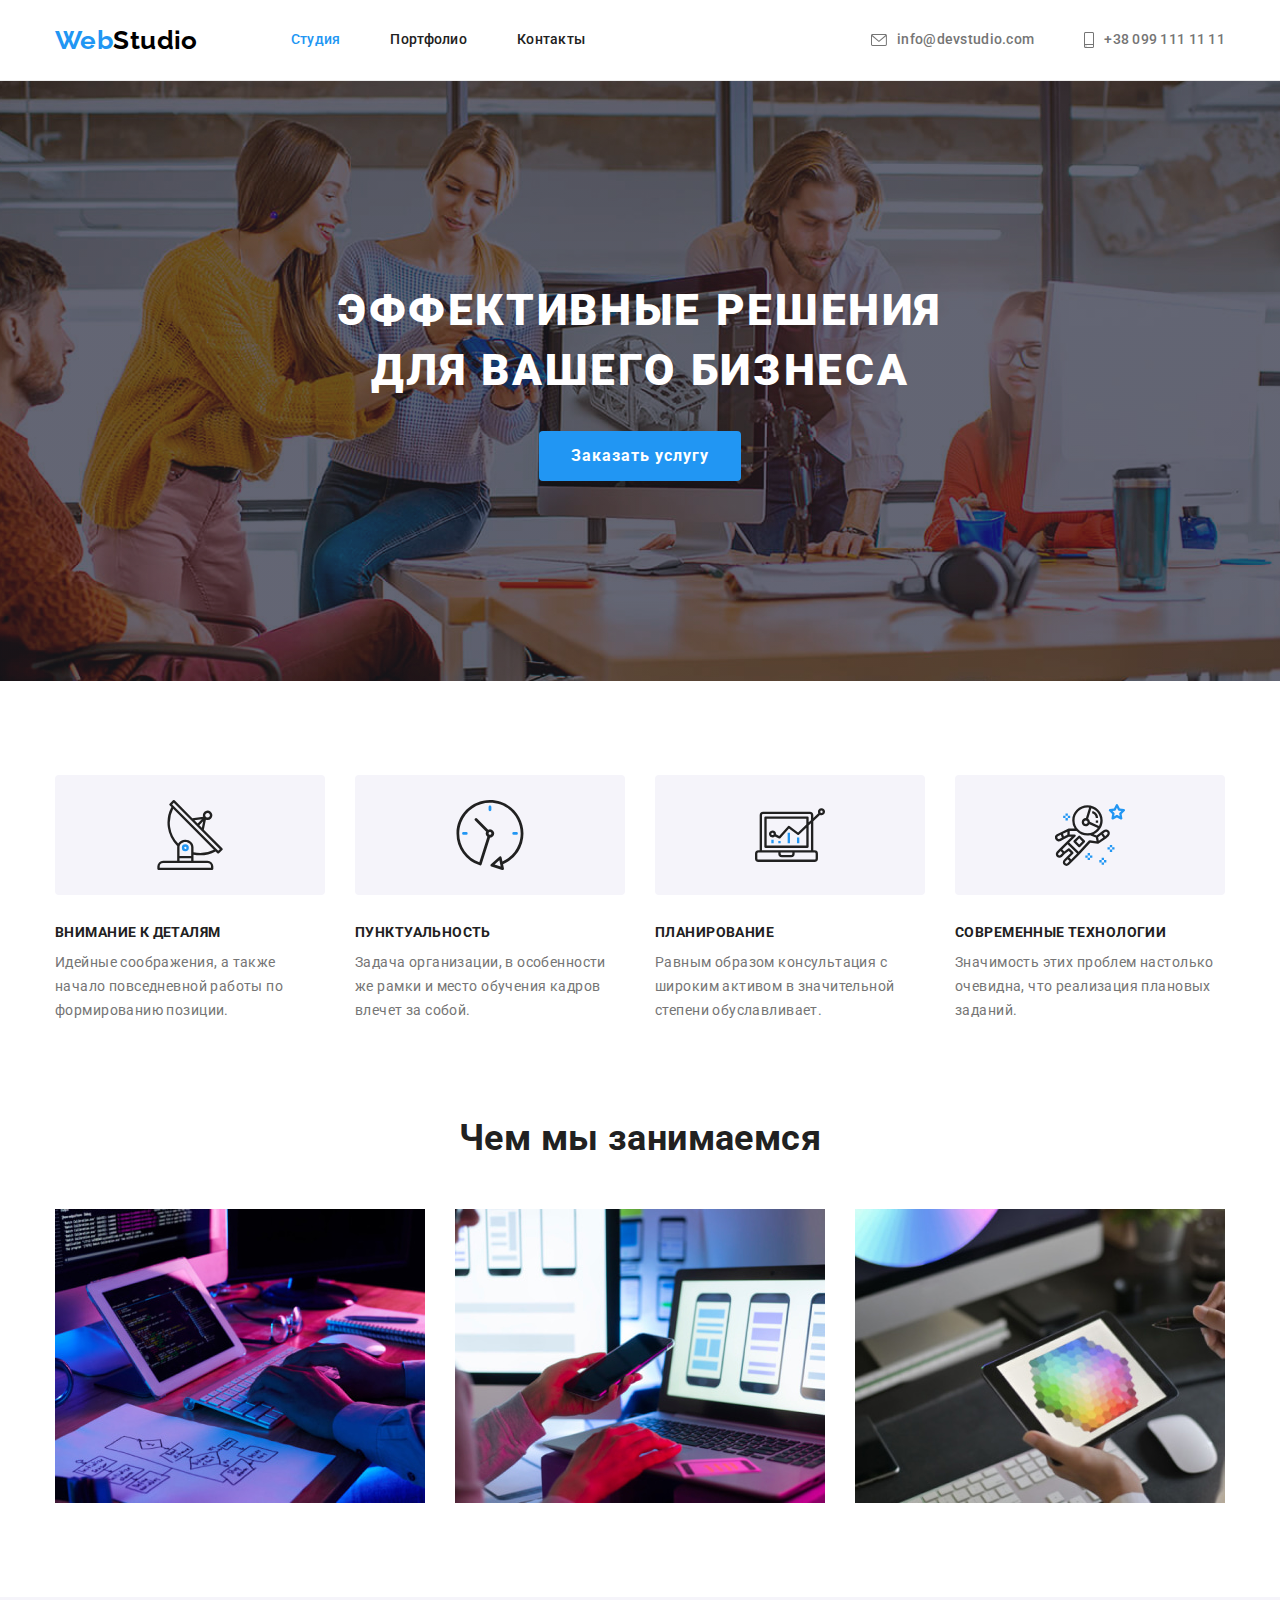
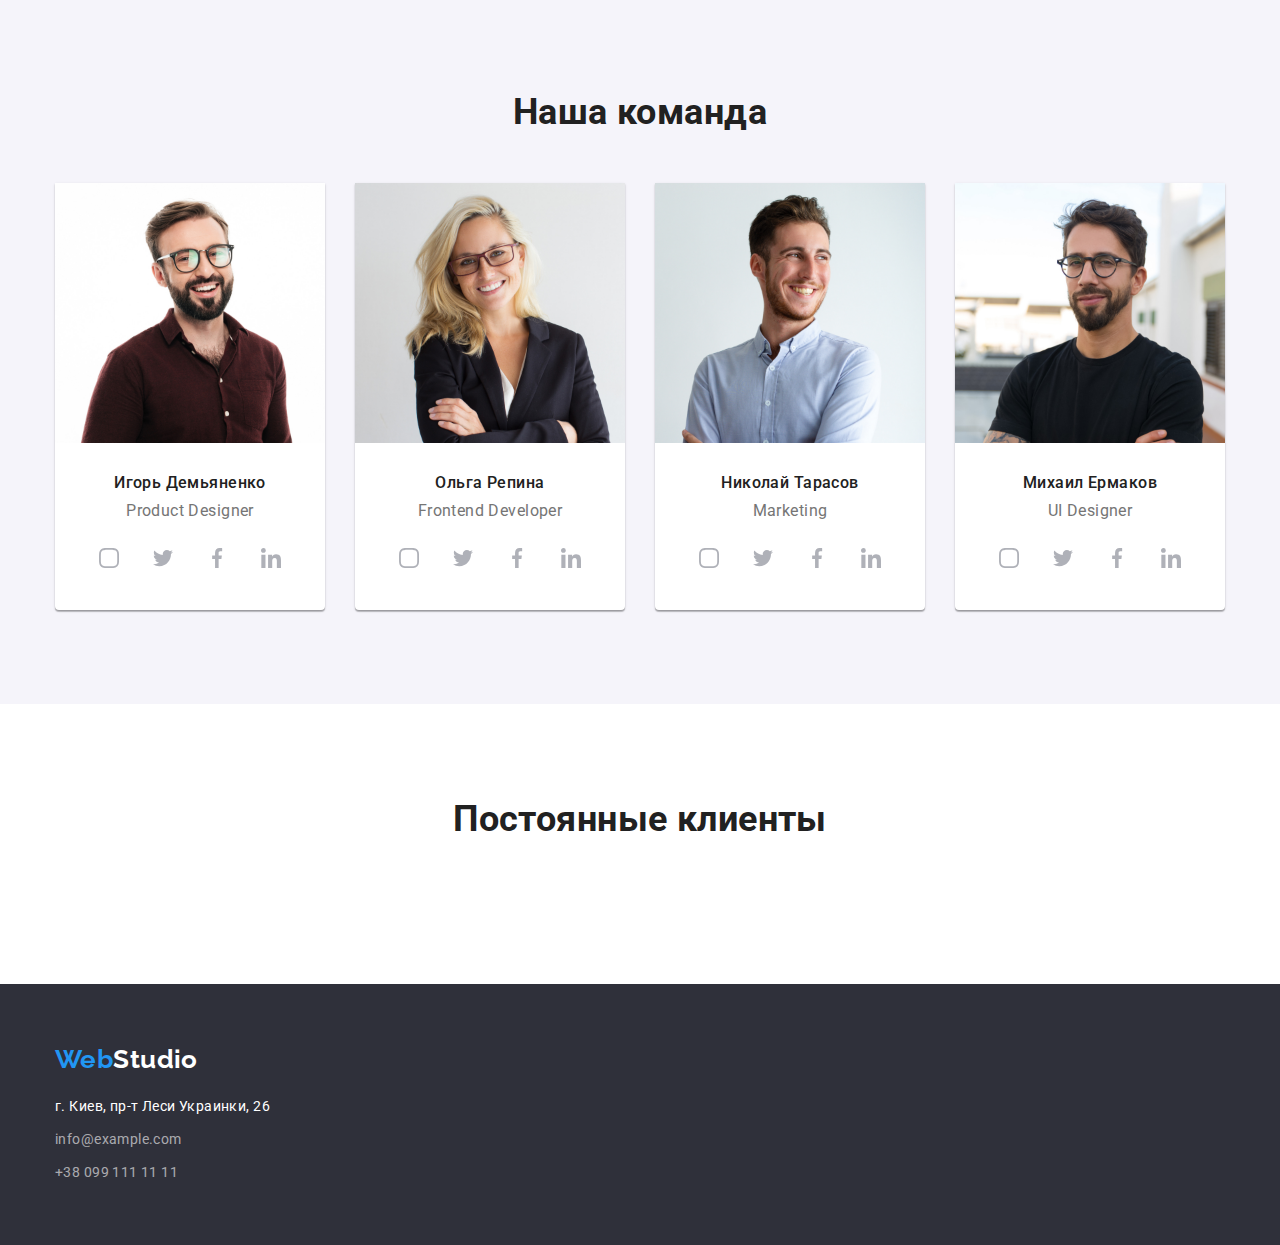
==== index.html @ aced0f1f "Додав іконки соцмереж" ====
<!DOCTYPE html>
<html lang="ru">
  <head>
    <meta charset="UTF-8" />
    <meta http-equiv="X-UA-Compatible" content="IE=edge" />
    <meta name="viewport" content="width=device-width, initial-scale=1.0" />
    <title>Главная</title>
    <link
      href="https://fonts.googleapis.com/css2?family=Raleway:wght@700&family=Roboto:wght@400;500;700;900&display=swap"
      rel="stylesheet"
    />
    <link
      rel="stylesheet"
      href="https://cdnjs.cloudflare.com/ajax/libs/modern-normalize/1.1.0/modern-normalize.min.css"
    />
    <link rel="stylesheet" href="./css/styles.css" />
  </head>
  <body>
    <!--Верхняя линия-->
    <header class="header">
      <div class="container">
        <nav class="nav">
          <a href="./index.html" class="logo"
            >Web<span class="logo-studio">Studio</span></a
          >
          <ul class="site-nav list">
            <li class="nav-item">
              <a href="./index.html" class="link current">Студия</a>
            </li>
            <li class="nav-item">
              <a href="./portfolio.html" class="link">Портфолио</a>
            </li>
            <li class="nav-item"><a href="" class="link">Контакты</a></li>
          </ul>
        </nav>
        <ul class="adress-nav list">
          <li class="adress-nav-list">
            <svg class="soc-icons nav" width="16" height="12">
              <use href="./images/icons.svg#envelope"></use>
            </svg>
            <a href="mailto:info@devstudio.com" class="link"
              >info@devstudio.com</a
            >
          </li>
          <li class="adress-nav-list">
            <svg class="soc-icons nav" width="10" height="16">
              <use href="./images/icons.svg#smartphone"></use>
            </svg>
            <a href="tel:+380991111111" class="link">+38 099 111 11 11</a>
          </li>
        </ul>
      </div>
    </header>
    <!--Hero-->
    <main class="main">
      <section class="hero">
        <div class="overlay">
          <div class="container">
            <h1 class="hero-title">
              ЭФФЕКТИВНЫЕ РЕШЕНИЯ <br />
              ДЛЯ ВАШЕГО БИЗНЕСА
            </h1>
            <button class="hero-button" type="button">Заказать услугу</button>
          </div>
        </div>
      </section>
      <!--Особенности-->
      <section class="section">
        <div class="container">
          <h2 class="visually-hidden">Особенности</h2>
          <ul class="futuries list">
            <li class="item">
              <div class="futuries-icon">
                <svg class="fut-icon" width="70" height="70">
                  <use href="./images/icons.svg#antenna-1"></use>
                </svg>
              </div>
              <h3 class="futuries-title">ВНИМАНИЕ К ДЕТАЛЯМ</h3>
              <p class="futuries-title-p">
                Идейные соображения, а также начало повседневной работы по
                формированию позиции.
              </p>
            </li>
            <li class="item">
              <div class="futuries-icon">
                <svg class="fut-icon" width="70" height="70">
                  <use href="./images/icons.svg#clock-1"></use>
                </svg>
              </div>
              <h3 class="futuries-title">ПУНКТУАЛЬНОСТЬ</h3>
              <p class="futuries-title-p">
                Задача организации, в особенности же рамки и место обучения
                кадров влечет за собой.
              </p>
            </li>
            <li class="item">
              <div class="futuries-icon">
                <svg class="fut-icon" width="70" height="70">
                  <use href="./images/icons.svg#diagram-1"></use>
                </svg>
              </div>
              <h3 class="futuries-title">ПЛАНИРОВАНИЕ</h3>
              <p class="futuries-title-p">
                Равным образом консультация с широким активом в значительной
                степени обуславливает.
              </p>
            </li>
            <li class="item">
              <div class="futuries-icon">
                <svg class="fut-icon" width="70" height="70">
                  <use href="./images/icons.svg#astronaut-1"></use>
                </svg>
              </div>
              <h3 class="futuries-title">СОВРЕМЕННЫЕ ТЕХНОЛОГИИ</h3>
              <p class="futuries-title-p">
                Значимость этих проблем настолько очевидна, что реализация
                плановых заданий.
              </p>
            </li>
          </ul>
        </div>
      </section>
      <!--Чем мы занимаемся-->
      <section class="section study">
        <div class="container">
          <h2 class="section-title">Чем мы занимаемся</h2>
          <ul class="study list">
            <li class="study-item">
              <img
                src="./images/box1.jpg"
                height="294"
                width="370"
                alt="box1"
              />
            </li>
            <li class="study-item">
              <img
                src="./images/box2.jpg"
                height="294"
                width="370"
                alt="box2"
              />
            </li>
            <li class="study-item">
              <img
                src="./images/box3.jpg"
                height="294"
                width="370"
                alt="box3"
              />
            </li>
          </ul>
        </div>
      </section>
      <!--Наша команда-->
      <section class="section team">
        <div class="container">
          <h2 class="section-title">Наша команда</h2>
          <ul class="team list">
            <li class="team-list">
              <img
                src="./images/teamcard1.jpg"
                height="260"
                width="270"
                alt="teamcard1"
              />
              <div class="team-disc">
                <h3 class="team-title">Игорь Демьяненко</h3>
                <p lang="en" class="team-descrip">Product Designer</p>
                <ul class="team-icons">
                  <li class="btn-icon">
                    <a href="" class="button-social"
                      ><svg class="soc-icons" width="20" height="20">
                        <use href="./images/icons.svg#instagram"></use></svg
                    ></a>
                  </li>
                  <li class="btn-icon">
                    <a href="" class="button-social"
                      ><svg class="soc-icons" width="20" height="20">
                        <use href="./images/icons.svg#twitter"></use></svg
                    ></a>
                  </li>
                  <li class="btn-icon">
                    <a href="" class="button-social"
                      ><svg class="soc-icons" width="20" height="20">
                        <use href="./images/icons.svg#facebook"></use></svg
                    ></a>
                  </li>
                  <li class="btn-icon">
                    <a href="" class="button-social"
                      ><svg class="soc-icons" width="20" height="20">
                        <use href="./images/icons.svg#linkedin"></use></svg
                    ></a>
                  </li>
                </ul>
              </div>
            </li>
            <li class="team-list">
              <img
                src="./images/teamcard2.jpg"
                height="260"
                width="270"
                alt="teamcard2"
              />
              <div class="team-disc">
                <h3 class="team-title">Ольга Репина</h3>
                <p lang="en" class="team-descrip">Frontend Developer</p>
                <ul class="team-icons">
                  <li class="btn-icon">
                    <a href="" class="button-social"
                      ><svg class="soc-icons" width="20" height="20">
                        <use href="./images/icons.svg#instagram"></use></svg
                    ></a>
                  </li>
                  <li class="btn-icon">
                    <a href="" class="button-social"
                      ><svg class="soc-icons" width="20" height="20">
                        <use href="./images/icons.svg#twitter"></use></svg
                    ></a>
                  </li>
                  <li class="btn-icon">
                    <a href="" class="button-social"
                      ><svg class="soc-icons" width="20" height="20">
                        <use href="./images/icons.svg#facebook"></use></svg
                    ></a>
                  </li>
                  <li class="btn-icon">
                    <a href="" class="button-social"
                      ><svg class="soc-icons" width="20" height="20">
                        <use href="./images/icons.svg#linkedin"></use></svg
                    ></a>
                  </li>
                </ul>
              </div>
            </li>
            <li class="team-list">
              <img
                src="./images/teamcard3.jpg"
                height="260"
                width="270"
                alt="teamcard3"
              />
              <div class="team-disc">
                <h3 class="team-title">Николай Тарасов</h3>
                <p lang="en" class="team-descrip">Marketing</p>
                <ul class="team-icons">
                  <li class="btn-icon">
                    <a href="" class="button-social"
                      ><svg class="soc-icons" width="20" height="20">
                        <use href="./images/icons.svg#instagram"></use></svg
                    ></a>
                  </li>
                  <li class="btn-icon">
                    <a href="" class="button-social"
                      ><svg class="soc-icons" width="20" height="20">
                        <use href="./images/icons.svg#twitter"></use></svg
                    ></a>
                  </li>
                  <li class="btn-icon">
                    <a href="" class="button-social"
                      ><svg class="soc-icons" width="20" height="20">
                        <use href="./images/icons.svg#facebook"></use></svg
                    ></a>
                  </li>
                  <li class="btn-icon">
                    <a href="" class="button-social"
                      ><svg class="soc-icons" width="20" height="20">
                        <use href="./images/icons.svg#linkedin"></use></svg
                    ></a>
                  </li>
                </ul>
              </div>
            </li>
            <li class="team-list">
              <img
                src="./images/teamcard4.jpg"
                height="260"
                width="270"
                alt="teamcard4"
              />
              <div class="team-disc">
                <h3 class="team-title">Михаил Ермаков</h3>
                <p lang="en" class="team-descrip">UI Designer</p>
                <ul class="team-icons">
                  <li class="btn-icon">
                    <a href="" class="button-social"
                      ><svg class="soc-icons" width="20" height="20">
                        <use href="./images/icons.svg#instagram"></use></svg
                    ></a>
                  </li>
                  <li class="btn-icon">
                    <a href="" class="button-social"
                      ><svg class="soc-icons" width="20" height="20">
                        <use href="./images/icons.svg#twitter"></use></svg
                    ></a>
                  </li>
                  <li class="btn-icon">
                    <a href="" class="button-social"
                      ><svg class="soc-icons" width="20" height="20">
                        <use href="./images/icons.svg#facebook"></use></svg
                    ></a>
                  </li>
                  <li class="btn-icon">
                    <a href="" class="button-social"
                      ><svg class="soc-icons" width="20" height="20">
                        <use href="./images/icons.svg#linkedin"></use></svg
                    ></a>
                  </li>
                </ul>
              </div>
            </li>
          </ul>
        </div>
      </section>
      <section class="section clients">
        <div class="container">
          <h2 class="section-title">Постоянные клиенты</h2>
          <ul class="clients list">
            <li class="clients-list">
              <a href="" class="clients-item"
                ><img src="./images/Logo1.svg" alt="" class="info"
              /></a>
            </li>
            <li class="clients-list">
              <a href="" class="clients-item"
                ><img src="./images/Logo2.svg" alt="" class="info"
              /></a>
            </li>
            <li class="clients-list">
              <a href="" class="clients-item"
                ><img src="./images/Logo3.svg" alt="" class="info"
              /></a>
            </li>
            <li class="clients-list">
              <a href="" class="clients-item"
                ><img src="./images/Logo4.svg" alt="" class="info"
              /></a>
            </li>
            <li class="clients-list">
              <a href="" class="clients-item"
                ><img src="./images/Logo5.svg" alt="" class="info"
              /></a>
            </li>
            <li class="clients-list">
              <a href="" class="clients-item"
                ><img src="./images/Logo6.svg" alt="" class="info"
              /></a>
            </li>
          </ul>
        </div>
      </section>
    </main>
    <!-er-->
    <footer class="footer">
      <div class="container">
        <a href="./index.html" class="logo"
          >Web<span class="logo-studio">Studio</span></a
        >
        <address class="footer-adress">
          г. Киев, пр-т Леси Украинки, 26
          <ul class="footer-info list">
            <li class="footer-adress-item">
              <a href="mailto:info@example.com" class="link"
                >info@example.com</a
              >
            </li>
            <li class="footer-adress-item">
              <a href="tel:+380991111111" class="link">+38 099 111 11 11</a>
            </li>
          </ul>
        </address>
      </div>
    </footer>
  </body>
</html>
---- css/styles.css ----
/* Описание Студия */

:root {
  --main-text-color: #212121;
  --acent-color: #757575;
  --primary-white-color: #ffffff;
  --button-color: #2196f3;
  --background-color: #2f303a;
  --background-button: #f5f4fa;
  --background: #188ce8;
  --color-logo: #000000;

  --icons-color: #afb1b8;
  --icons-foot: rgba(255, 255, 255, 0.1);

  --padding-section: 94px;
  --basic-margin: 30px;
}

body {
  font-family: Roboto, sans-serif;
  font-style: 400;
  font-size: 14px;
  font-weight: 400;
  letter-spacing: 0.03em;
  background-color: var(--primary-white-color);
  color: var(--main-text-color);
  justify-content: center;
}

.container {
  width: 1200px;
  margin: 0 auto;
  padding: 0 15px;
}

h1,
h2,
h3,
h4,
p,
ul {
  margin: 0;
}

img {
  display: block;
  max-width: 100%;
}

.list {
  list-style: none;
  padding: 0;
  margin: 0;
}

.link {
  text-decoration: none;
}

/* Logo */

.logo {
  font-family: Raleway, sans-serif;
  font-style: 400;
  font-weight: 700;
  font-size: 26px;
  line-height: 1.19;
  text-decoration: none;
  color: var(--button-color);
  display: flex;
  align-items: center;
}

.logo-studio {
  color: var(--color-logo);
}

/* Header */

.header {
  border-bottom: 1px solid #ececec;
}
.header .container {
  display: flex;
  align-items: center;
}
.nav {
  display: flex;
  flex-wrap: wrap;
  align-content: center;
}

.site-nav {
  font-weight: 500;
  font-size: 14px;
  line-height: 1.14;
  letter-spacing: 0.02em;
  justify-content: center;
  align-items: center;
  display: flex;
  margin-left: 93px;
}

.site-nav .link {
  color: var(--main-text-color);
}

.site-nav .link:hover,
.site-nav .link:focus {
  color: var(--button-color);
}

.site-nav .link.current {
  color: var(--button-color);
}

.nav-item {
  margin-right: 50px;
}

.nav-item > .link {
  display: block;
  padding: 32px 0;
}

.nav-item:last-child {
  margin-right: 0;
}

.adress-nav {
  font-weight: 500;
  font-size: 14px;
  line-height: 1.14;
  letter-spacing: 0.02em;
  margin-left: auto;
  display: flex;
}
.adress-nav-list {
  display: flex;
  align-items: center;
  justify-content: center;
  margin-left: 50px;
}
.adress-nav-list:hover,
.adress-nav-list:focus {
  color: var(--button-color);
}

.adress-nav-list:first-child {
  margin-left: 0;
}

.adress-nav .link {
  color: var(--acent-color);
}

.link:hover,
.link:focus {
  color: var(--button-color);
}

.adress-nav .link.current {
  color: var(--button-color);
}

.soc-icons.nav {
  margin-right: 10px;
  color: var(--acent-color);
}

/* .nav-envelope,
.nav-tel {
  display: inline-flex;
  margin-right: 10px;
  color: var(--acent-color);
  cursor: pointer;
} */

.soc-icons.nav:hover,
.soc-icons.nav:focus {
  color: var(--button-color);
}

/* Hero */

.overlay {
  max-width: 1600px;
  height: 600px;
  margin-left: auto;
  margin-right: auto;
  background-image: linear-gradient(
      to right,
      rgba(47, 48, 58, 0.4),
      rgba(47, 48, 58, 0.4)
    ),
    url("..//images/hero-bg.jpg");
  background-repeat: no-repeat;
  background-position: center;
  background-size: cover;
  padding-top: 200px;
  padding-bottom: 200px;
}

.hero {
  background-color: var(--background-color);
}

.hero-title {
  font-weight: 900;
  font-size: 44px;
  line-height: 1.36;
  text-align: center;
  letter-spacing: 0.06em;
  text-transform: uppercase;
  color: var(--primary-white-color);
  margin-bottom: var(--basic-margin);
}

.hero-button {
  cursor: pointer;
  font-weight: 700;
  font-size: 16px;
  line-height: 1.87;
  text-align: center;
  letter-spacing: 0.06em;
  /* box-shadow: 0px 4px 4px rgba(0, 0, 0, 0.15); */
  border: 0;
  border-radius: 4px;
  color: var(--primary-white-color);
  background-color: var(--button-color);
  display: block;
  padding: 10px 32px;
  margin-left: auto;
  margin-right: auto;
}
.hero-button:hover,
.hero-button:focus {
  color: var(--primary-white-color);
  background-color: var(--background);
}

/* Секции и абзацы*/
.section {
  padding: var(--padding-section) 0;
}

.section-title {
  color: var(--main-text-color);
  font-weight: 700;
  font-size: 36px;
  line-height: 1.17;
  text-align: center;
  margin-bottom: 50px;
}

/* Особенности */

.visually-hidden {
  position: absolute;
  width: 1px;
  height: 1px;
  margin: -1px;
  border: 0;
  padding: 0;
  white-space: nowrap;
  clip-path: inset(100%);
  clip: rect(0 0 0 0);
  overflow: hidden;
}

.futuries {
  display: flex;
}

.futuries.section {
  padding-bottom: 0;
}

.futuries > .item {
  flex-basis: calc(100% / 4);
  margin-left: var(--basic-margin);
}
.futuries-icon {
  display: flex;
  justify-content: center;
  align-items: center;
  background-color: var(--background-button);
  width: 270px;
  height: 120px;
  border-radius: 4px;
  margin-bottom: 30px;
}

.item:first-child {
  margin-left: 0;
}

.futuries-title {
  font-weight: 700;
  font-size: 14px;
  line-height: 1.14;
  text-transform: uppercase;
  margin-bottom: 10px;
}

.futuries-title-p {
  font-size: 14px;
  line-height: 1.71;
  color: var(--acent-color);
}

/* Чем мы занимаемся*/

.study {
  display: flex;
  flex-wrap: wrap;
}

.study-item {
  margin-right: var(--basic-margin);
}

.study-item:last-child {
  margin-right: 0;
}

.section.study {
  padding-top: 0;
}

/* Team section */

.team {
  display: flex;
  flex-wrap: wrap;
  flex-basis: calc(100% / 4 - 90px);
}

.section.team {
  background-color: var(--background-button);

  margin-left: auto;
  margin-right: auto;
  justify-content: center;
}

.team-list {
  text-align: center;
  width: 270px;
  background-color: var(--primary-white-color);
  box-shadow: 0px 1px 3px rgba(0, 0, 0, 0.12), 0px 1px 1px rgba(0, 0, 0, 0.14),
    0px 2px 1px rgba(0, 0, 0, 0.2);
  border-radius: 0px 0px 4px 4px;
  margin-left: var(--basic-margin);
}
.team-list:first-child {
  margin-left: 0;
}
.team-disc {
  padding: var(--basic-margin) 0;
}

.team-list .team-title {
  font-weight: 500;
  font-size: 16px;
  line-height: 1.19;
  justify-content: center;
  margin-bottom: 10px;
}

.team-descrip {
  font-size: 16px;
  line-height: 1.14;
  color: var(--acent-color);
  justify-content: center;
}

.team-icons {
  display: flex;
  list-style: none;
  padding: 0 32px;
  justify-content: center;
  align-items: center;
  cursor: pointer;
  margin-top: 16px;
}

.btn-icon:not(:last-child) {
  margin-right: 10px;
}

.button-social {
  display: flex;
  justify-content: center;
  align-items: center;
  width: 44px;
  height: 44px;
  border-radius: 50%;
  padding: 0;
  color: var(--icons-color);
}

.button-social:hover,
.button-social:focus {
  color: var(--primary-white-color);
  background-color: var(--button-color);
}

.soc-icons {
  fill: currentColor;
}

/* Footer */

.footer {
  color: var(--primary-white-color);
  background-color: var(--background-color);
  margin-left: auto;
  margin-right: auto;
  padding: 60px 0;
}

.footer-adress {
  line-height: 1.71;
  font-style: normal;
  color: var(--primary-white-color);
  background-color: var(--background-color);
  margin-top: 20px;
}

.footer-info {
  margin-top: 9px;
}

.footer-adress-item:last-child {
  margin-top: 9px;
}

.footer-adress .link {
  color: rgba(255, 255, 255, 0.6);
}
.footer .logo-studio {
  color: var(--primary-white-color);
}

.adress-nav .link {
  color: var(--acent-color);
}

.link:hover,
.link:focus {
  color: var(--button-color);
}

.adress-nav .link.current {
  color: var(--button-color);
}

/* Section clients */
.clients.list {
  display: flex;
  justify-content: center;
  margin-left: 30px;
}

/* Описание для Портфолио */

/* Section project */

.project {
  font-weight: 500;
  font-size: 16px;
  line-height: 1.62;
  margin: 0 auto;
  display: flex;
  justify-content: center;
  margin-bottom: 50px;
}
.btn {
  margin-right: 8px;
}

.btn:last-child {
  margin-right: 0;
}

.button {
  font-family: Roboto;
  font-style: 400;
  font-weight: 500;
  font-size: 16px;
  line-height: 1.63;
  text-align: center;
  letter-spacing: 0.03em;
  background-color: var(--background-button);
  border-radius: 4px;
  border: var(--background-button);
  padding: 6px 22px;
}

.button:last-child {
}

.project .button:active {
  color: var(--primary-white-color);
  background-color: var(--button-color);
}

.project .button:hover,
.project .button:focus {
  color: var(--primary-white-color);
  background-color: var(--button-color);
}

.section-project .link {
  color: var(--main-text-color);
}

.section-project {
  display: flex;
  flex-wrap: wrap;
  margin-left: calc(-1 * var(--basic-margin));
  margin-top: calc(-1 * var(--basic-margin));
}

.project-title {
  font-weight: 700;
  font-size: 18px;
  line-height: 2;
  letter-spacing: 0.06em;
  margin-bottom: 4px;
}

.card-info {
  padding: 20px 24px;
  border-left: 1px solid #eeeeee;
  border-right: 1px solid #eeeeee;
  border-bottom: 1px solid #eeeeee;
}

.project-descrip {
  font-size: 16px;
  line-height: 1.87;
  color: var(--acent-color);
}

.project-tehno,
.project-poster,
.project-seafood,
.project-prime,
.project-boxes,
.project-borders,
.project-limit,
.project-lab,
.project-business {
  flex-basis: calc(100% / 3 - var(--basic-margin));
  margin-left: var(--basic-margin);
  margin-top: var(--basic-margin);
}
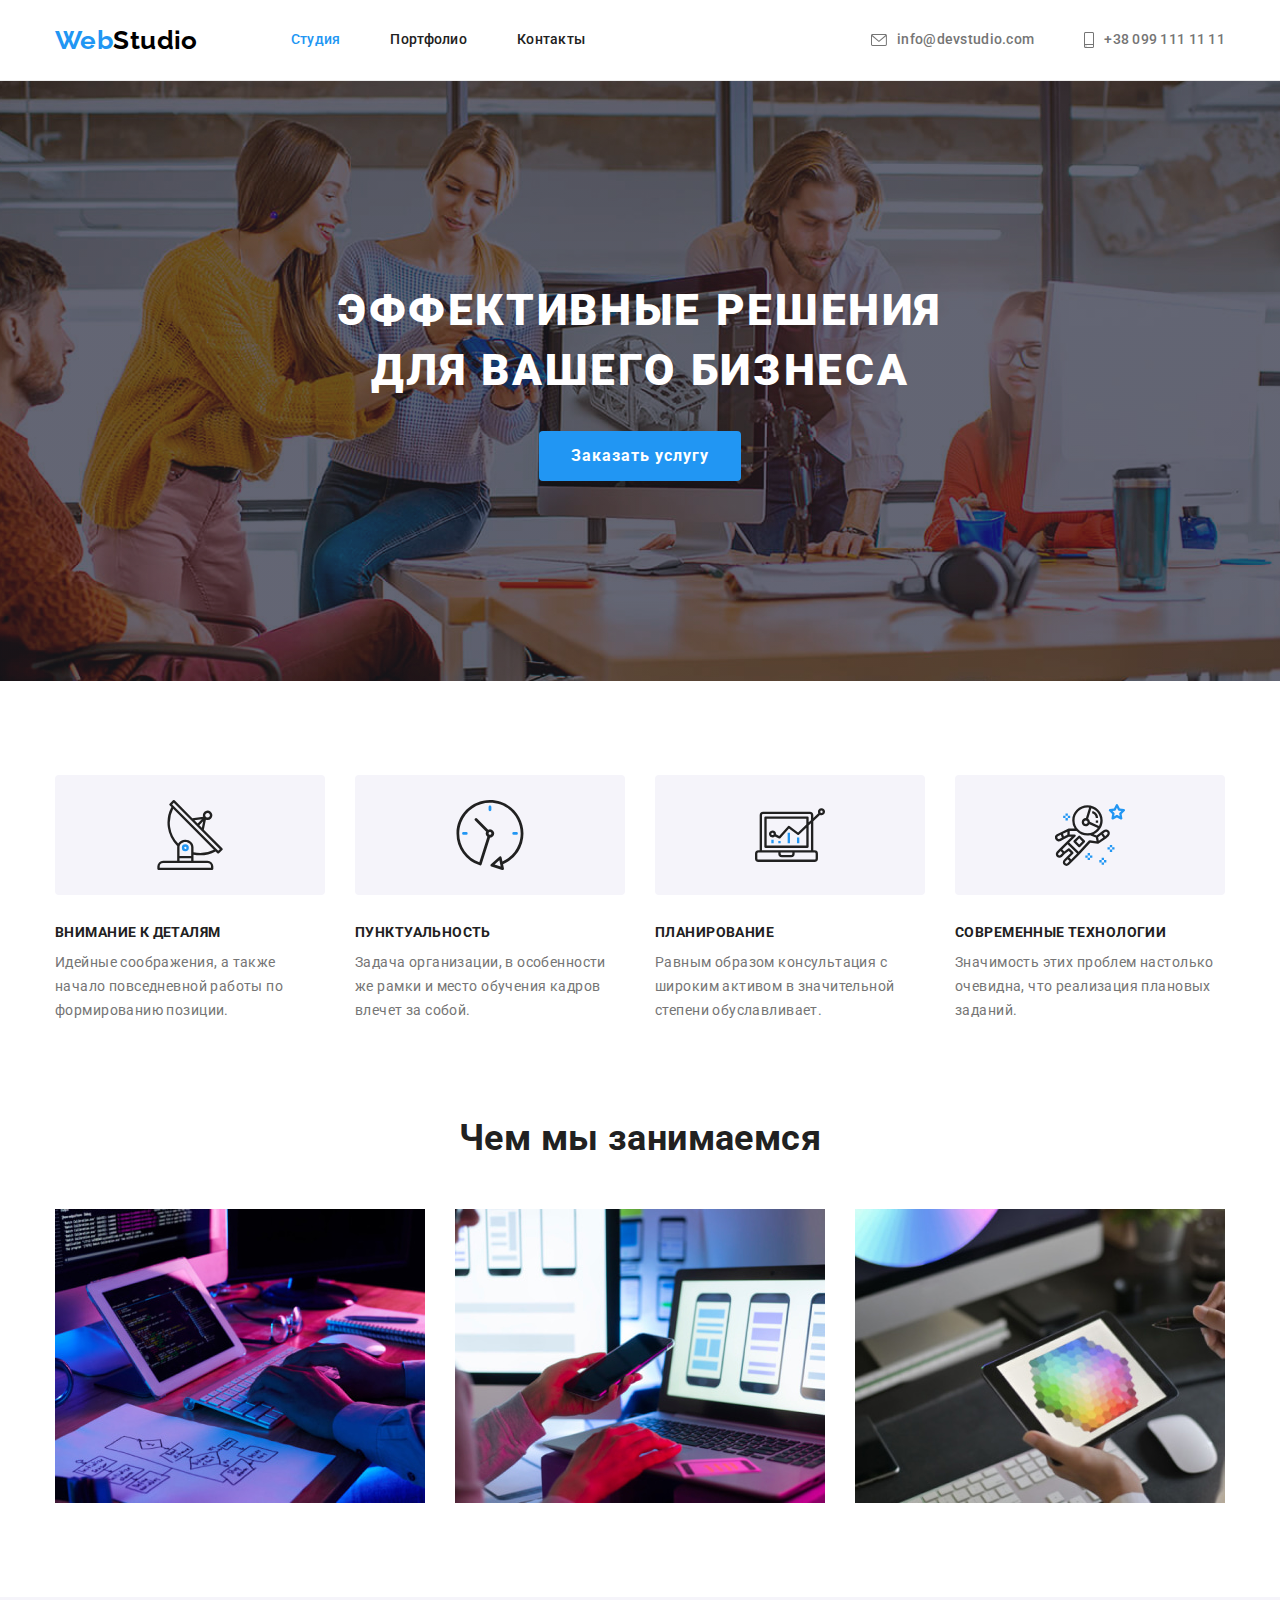
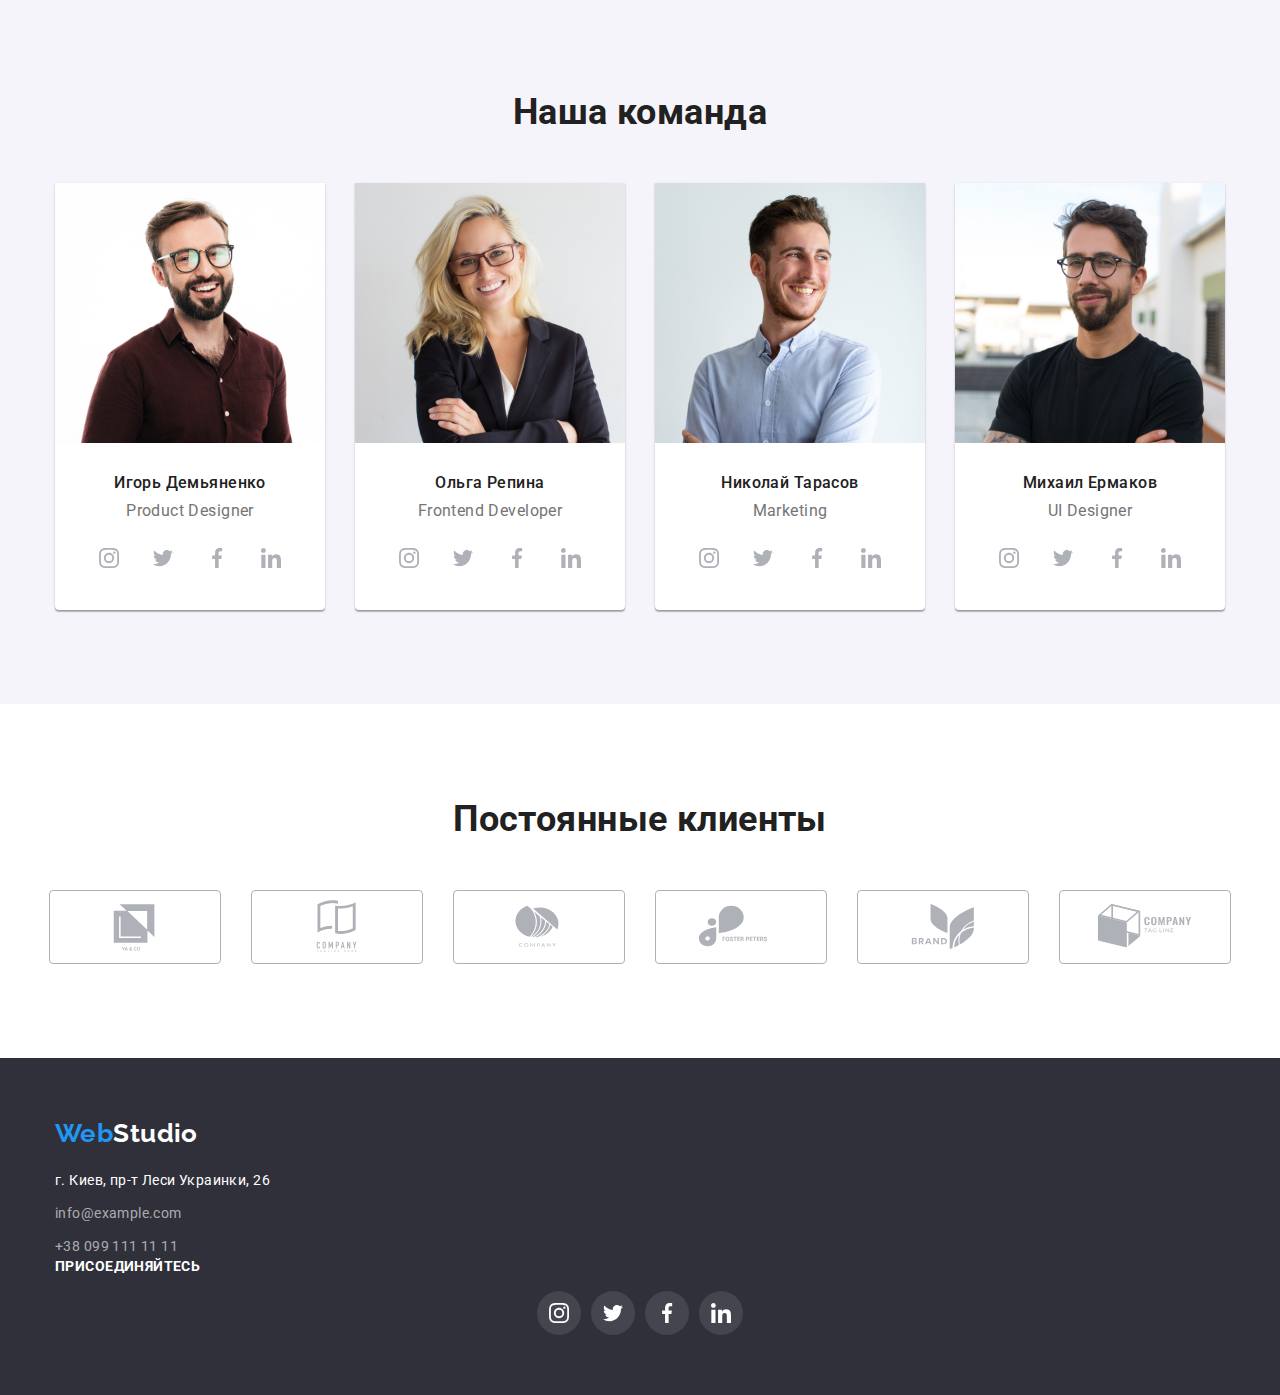
==== commit deb18508: "Додав соціальні мережі в футер" ====
--- a/index.html
+++ b/index.html
@@ -318,39 +318,45 @@
           <ul class="clients list">
             <li class="clients-list">
               <a href="" class="clients-item"
-                ><img src="./images/Logo1.svg" alt="" class="info"
-              /></a>
-            </li>
-            <li class="clients-list">
-              <a href="" class="clients-item"
-                ><img src="./images/Logo2.svg" alt="" class="info"
-              /></a>
-            </li>
-            <li class="clients-list">
-              <a href="" class="clients-item"
-                ><img src="./images/Logo3.svg" alt="" class="info"
-              /></a>
-            </li>
-            <li class="clients-list">
-              <a href="" class="clients-item"
-                ><img src="./images/Logo4.svg" alt="" class="info"
-              /></a>
-            </li>
-            <li class="clients-list">
-              <a href="" class="clients-item"
-                ><img src="./images/Logo5.svg" alt="" class="info"
-              /></a>
-            </li>
-            <li class="clients-list">
-              <a href="" class="clients-item"
-                ><img src="./images/Logo6.svg" alt="" class="info"
-              /></a>
+                ><svg class="soc-icons" width="106" height="60">
+                  <use href="./images/icons.svg#logo-1"></use></svg
+              ></a>
+            </li>
+            <li class="clients-list">
+              <a href="" class="clients-item"
+                ><svg class="soc-icons" width="106" height="60">
+                  <use href="./images/icons.svg#logo-2"></use></svg
+              ></a>
+            </li>
+            <li class="clients-list">
+              <a href="" class="clients-item"
+                ><svg class="soc-icons" width="106" height="60">
+                  <use href="./images/icons.svg#logo-3"></use></svg
+              ></a>
+            </li>
+            <li class="clients-list">
+              <a href="" class="clients-item"
+                ><svg class="soc-icons" width="106" height="60">
+                  <use href="./images/icons.svg#logo-4"></use></svg
+              ></a>
+            </li>
+            <li class="clients-list">
+              <a href="" class="clients-item"
+                ><svg class="soc-icons" width="106" height="60">
+                  <use href="./images/icons.svg#logo-5"></use></svg
+              ></a>
+            </li>
+            <li class="clients-list">
+              <a href="" class="clients-item"
+                ><svg class="soc-icons" width="106" height="60">
+                  <use href="./images/icons.svg#logo-6"></use></svg
+              ></a>
             </li>
           </ul>
         </div>
       </section>
     </main>
-    <!-er-->
+    <!--Footer-->
     <footer class="footer">
       <div class="container">
         <a href="./index.html" class="logo"
@@ -369,6 +375,35 @@
             </li>
           </ul>
         </address>
+        <div class="foot-social">
+          <h3 class="footer-title">ПРИСОЕДИНЯЙТЕСЬ</h3>
+          <ul class="foot-icons list">
+            <li class="ftr-icon">
+              <a href="" class="footer-social"
+                ><svg class="soc-icons" width="20" height="20">
+                  <use href="./images/icons.svg#instagram"></use></svg
+              ></a>
+            </li>
+            <li class="ftr-icon">
+              <a href="" class="footer-social"
+                ><svg class="soc-icons" width="20" height="20">
+                  <use href="./images/icons.svg#twitter"></use></svg
+              ></a>
+            </li>
+            <li class="ftr-icon">
+              <a href="" class="footer-social"
+                ><svg class="soc-icons" width="20" height="20">
+                  <use href="./images/icons.svg#facebook"></use></svg
+              ></a>
+            </li>
+            <li class="ftr-icon">
+              <a href="" class="footer-social"
+                ><svg class="soc-icons" width="20" height="20">
+                  <use href="./images/icons.svg#linkedin"></use></svg
+              ></a>
+            </li>
+          </ul>
+        </div>
       </div>
     </footer>
   </body>
--- a/css/styles.css
+++ b/css/styles.css
@@ -419,6 +419,7 @@
   margin-left: auto;
   margin-right: auto;
   padding: 60px 0;
+  display: flex;
 }
 
 .footer-adress {
@@ -457,11 +458,76 @@
   color: var(--button-color);
 }
 
+.footer-title {
+  font-family: Roboto;
+  font-style: normal;
+  font-weight: 700;
+  font-size: 14px;
+  line-height: 1.14;
+
+  text-transform: uppercase;
+}
+
+.foot-social {
+}
+
+.foot-icons {
+  display: flex;
+  list-style: none;
+  padding: 0 32px;
+  justify-content: center;
+  align-items: center;
+  cursor: pointer;
+  margin-top: 16px;
+}
+
+.ftr-icon:not(:last-child) {
+  margin-right: 10px;
+}
+
+.footer-social {
+  display: flex;
+  justify-content: center;
+  align-items: center;
+  width: 44px;
+  height: 44px;
+  border-radius: 50%;
+  padding: 0;
+  color: var(--primary-white-color);
+  background-color: var(--icons-foot);
+}
+.footer-social:hover,
+.footer-social:focus {
+  color: var(--primary-white-color);
+  background-color: var(--button-color);
+}
+
 /* Section clients */
+
 .clients.list {
   display: flex;
   justify-content: center;
-  margin-left: 30px;
+  align-items: center;
+}
+
+.clients-list {
+  border-radius: 4px;
+  border: 1px solid var(--icons-color);
+}
+
+.clients-list:not(:last-child) {
+  margin-right: 30px;
+}
+
+.clients-item {
+  display: inline-flex;
+  padding: 6px 32px;
+  color: var(--icons-color);
+}
+
+.clients-item:hover,
+.clients-item:focus {
+  color: var(--button-color);
 }
 
 /* Описание для Портфолио */
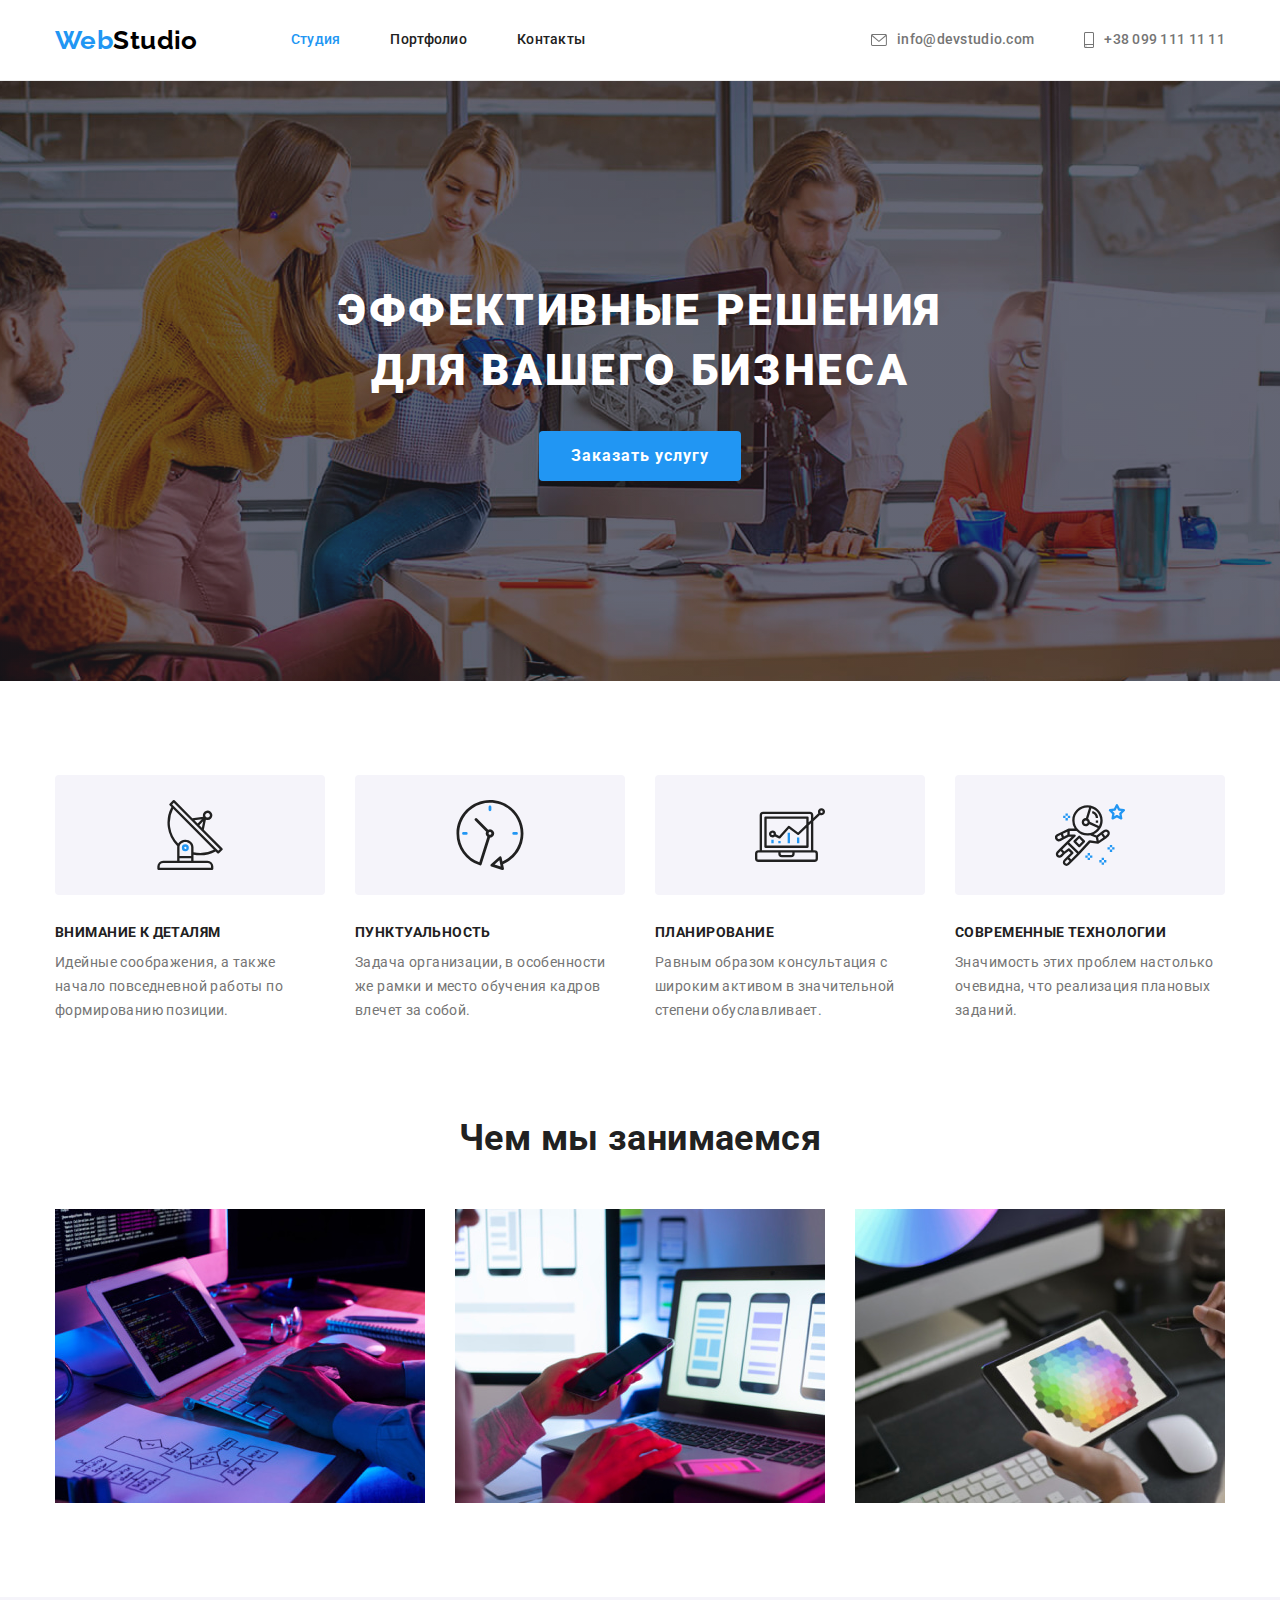
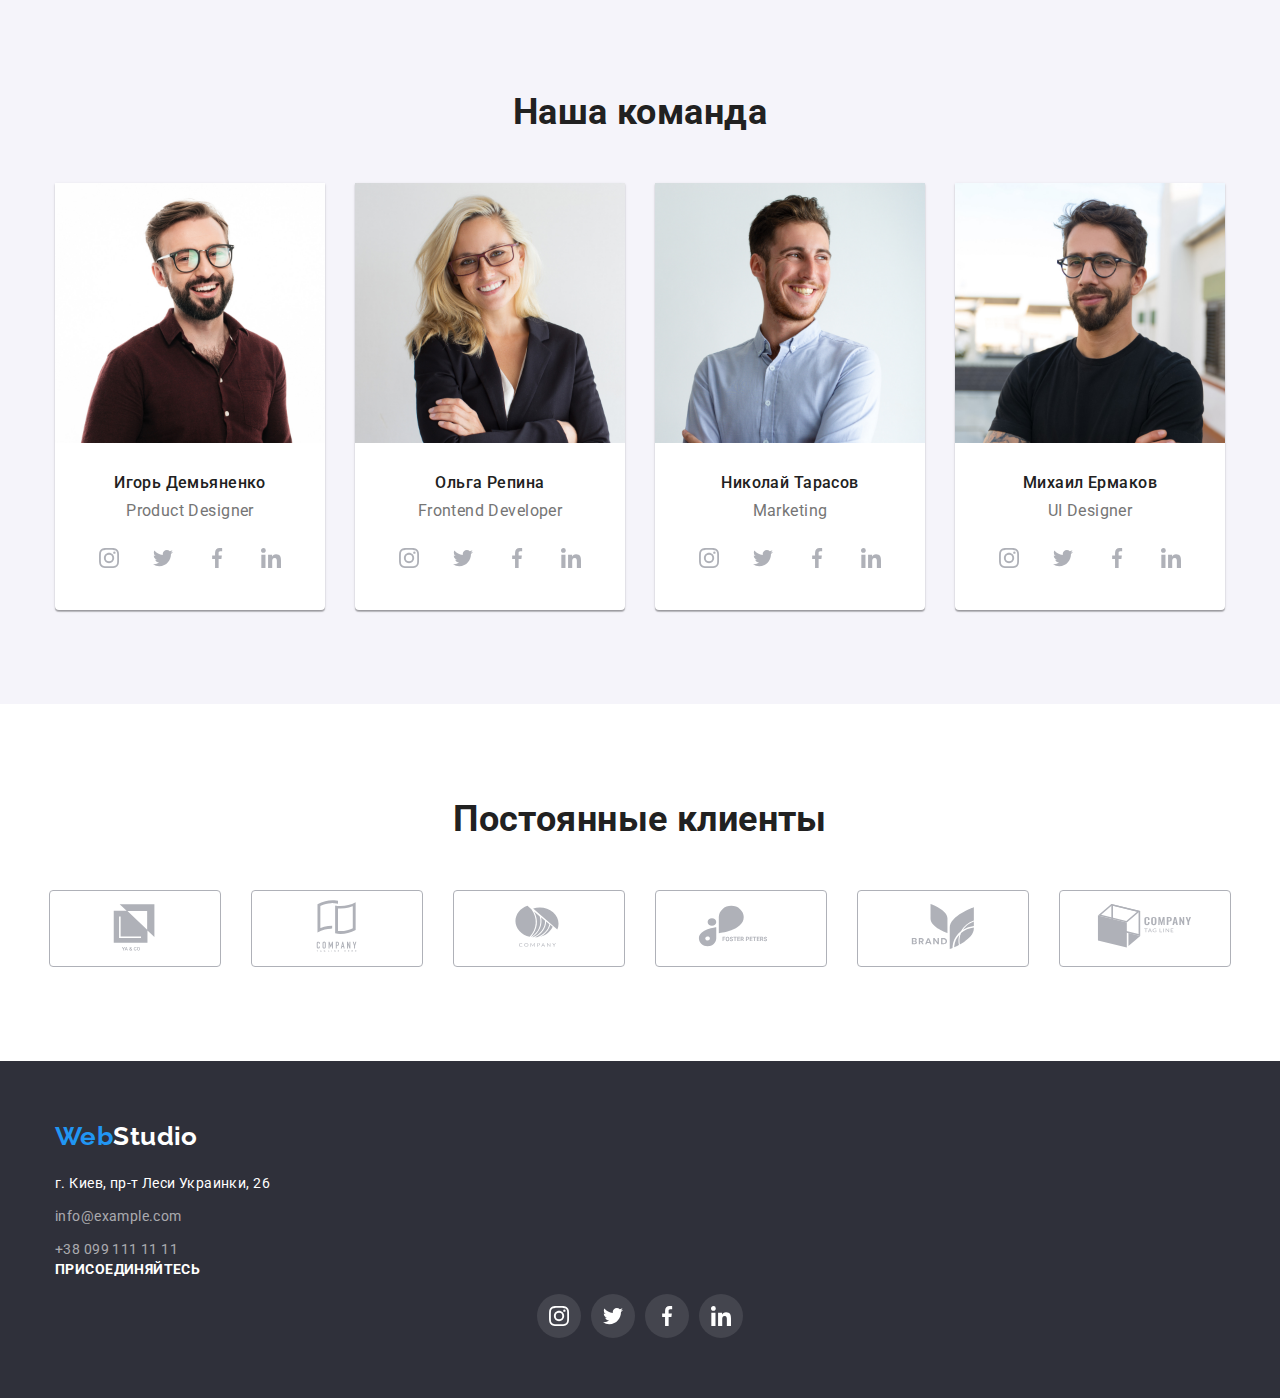
==== commit 2a45bf14: "Додав іконки на футер" ====
--- a/index.html
+++ b/index.html
@@ -375,7 +375,7 @@
             </li>
           </ul>
         </address>
-        <div class="foot-social">
+        <address class="foot-social">
           <h3 class="footer-title">ПРИСОЕДИНЯЙТЕСЬ</h3>
           <ul class="foot-icons list">
             <li class="ftr-icon">
@@ -403,7 +403,7 @@
               ></a>
             </li>
           </ul>
-        </div>
+        </address>
       </div>
     </footer>
   </body>
--- a/css/styles.css
+++ b/css/styles.css
@@ -380,8 +380,6 @@
   display: flex;
   list-style: none;
   padding: 0 32px;
-  justify-content: center;
-  align-items: center;
   cursor: pointer;
   margin-top: 16px;
 }
@@ -409,6 +407,36 @@
 
 .soc-icons {
   fill: currentColor;
+}
+
+/* Section clients */
+
+.clients.list {
+  display: flex;
+  justify-content: center;
+  align-items: center;
+}
+
+.clients-list {
+  display: inline-flex;
+  border: 1px solid var(--icons-color);
+  border-radius: 4px;
+  padding: 6px 32px;
+}
+
+.clients-list:not(:last-child) {
+  margin-right: 30px;
+}
+
+.clients-item {
+  /* display: inline-flex;
+  padding: 6px 32px; */
+  color: var(--icons-color);
+}
+
+.clients-item:hover,
+.clients-item:focus {
+  color: var(--button-color);
 }
 
 /* Footer */
@@ -500,34 +528,6 @@
 .footer-social:focus {
   color: var(--primary-white-color);
   background-color: var(--button-color);
-}
-
-/* Section clients */
-
-.clients.list {
-  display: flex;
-  justify-content: center;
-  align-items: center;
-}
-
-.clients-list {
-  border-radius: 4px;
-  border: 1px solid var(--icons-color);
-}
-
-.clients-list:not(:last-child) {
-  margin-right: 30px;
-}
-
-.clients-item {
-  display: inline-flex;
-  padding: 6px 32px;
-  color: var(--icons-color);
-}
-
-.clients-item:hover,
-.clients-item:focus {
-  color: var(--button-color);
 }
 
 /* Описание для Портфолио */
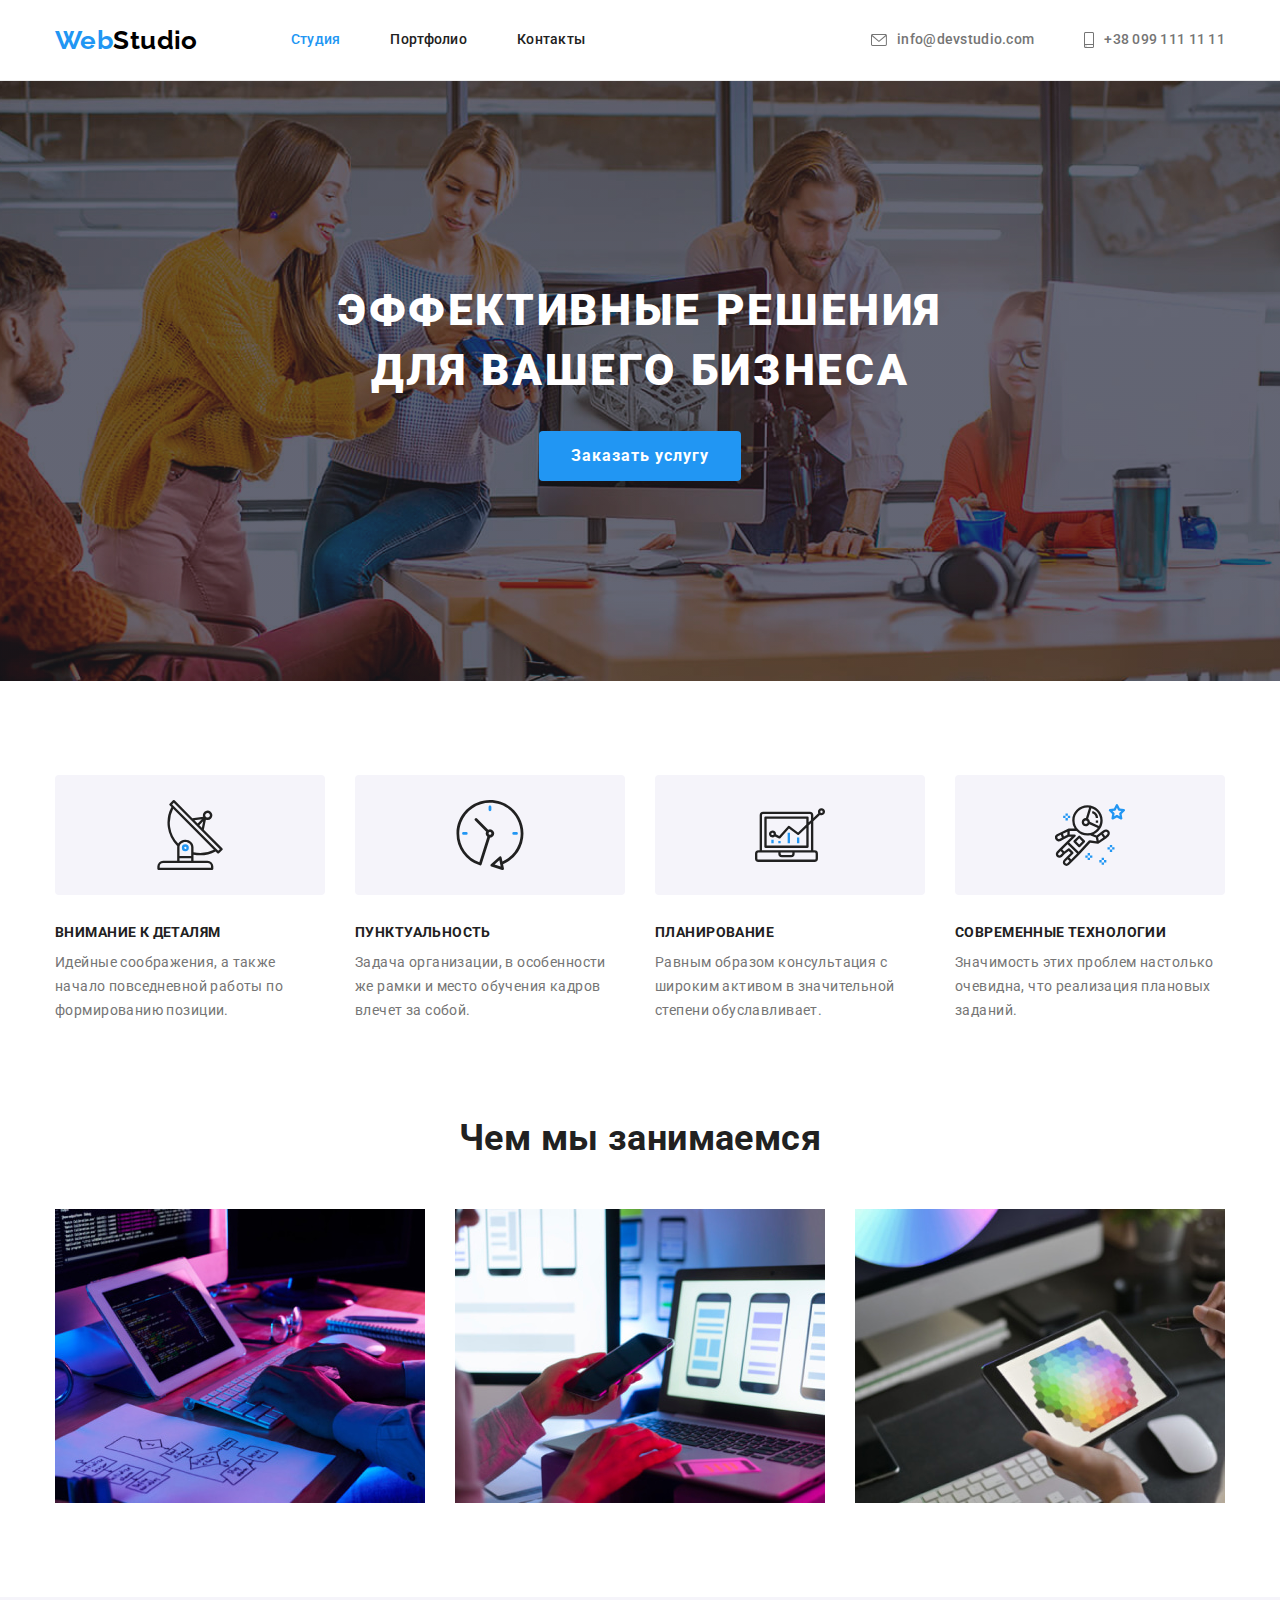
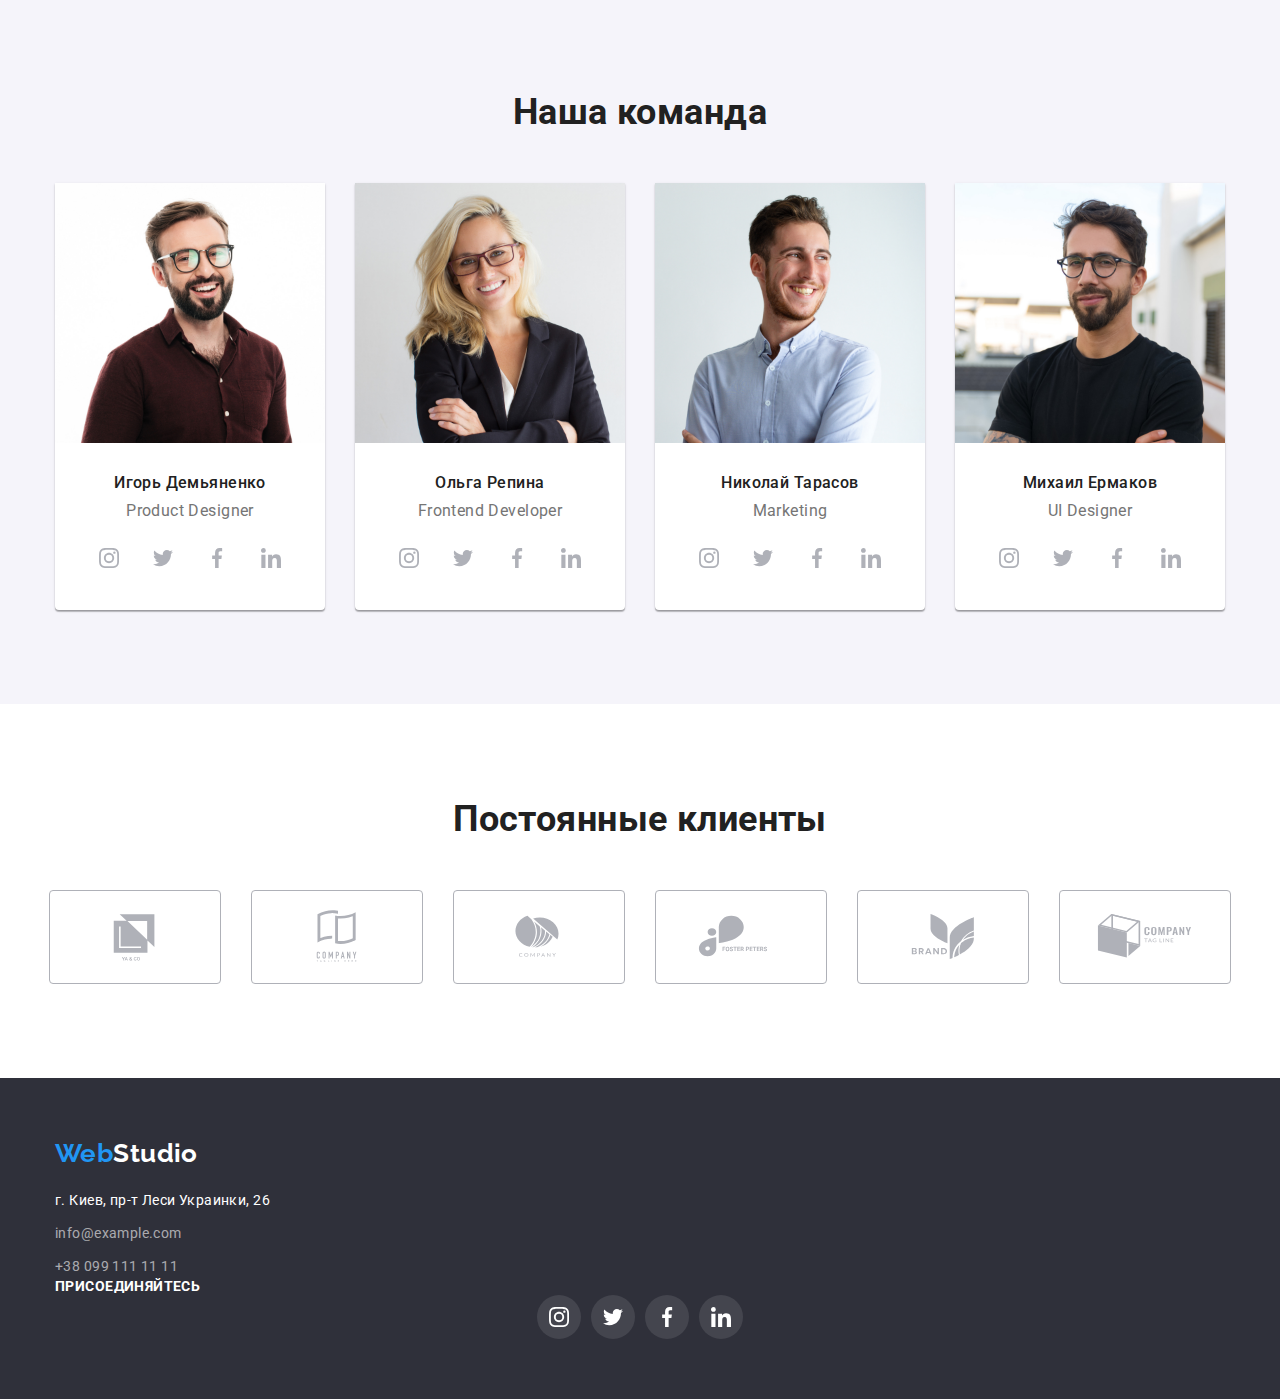
==== commit 50645055: "Додав значки у footer" ====
--- a/index.html
+++ b/index.html
@@ -359,51 +359,55 @@
     <!--Footer-->
     <footer class="footer">
       <div class="container">
-        <a href="./index.html" class="logo"
-          >Web<span class="logo-studio">Studio</span></a
-        >
-        <address class="footer-adress">
-          г. Киев, пр-т Леси Украинки, 26
-          <ul class="footer-info list">
-            <li class="footer-adress-item">
-              <a href="mailto:info@example.com" class="link"
-                >info@example.com</a
-              >
-            </li>
-            <li class="footer-adress-item">
-              <a href="tel:+380991111111" class="link">+38 099 111 11 11</a>
-            </li>
-          </ul>
-        </address>
-        <address class="foot-social">
-          <h3 class="footer-title">ПРИСОЕДИНЯЙТЕСЬ</h3>
-          <ul class="foot-icons list">
-            <li class="ftr-icon">
-              <a href="" class="footer-social"
-                ><svg class="soc-icons" width="20" height="20">
-                  <use href="./images/icons.svg#instagram"></use></svg
-              ></a>
-            </li>
-            <li class="ftr-icon">
-              <a href="" class="footer-social"
-                ><svg class="soc-icons" width="20" height="20">
-                  <use href="./images/icons.svg#twitter"></use></svg
-              ></a>
-            </li>
-            <li class="ftr-icon">
-              <a href="" class="footer-social"
-                ><svg class="soc-icons" width="20" height="20">
-                  <use href="./images/icons.svg#facebook"></use></svg
-              ></a>
-            </li>
-            <li class="ftr-icon">
-              <a href="" class="footer-social"
-                ><svg class="soc-icons" width="20" height="20">
-                  <use href="./images/icons.svg#linkedin"></use></svg
-              ></a>
-            </li>
-          </ul>
-        </address>
+        <div class="foot-adress">
+          <a href="./index.html" class="logo"
+            >Web<span class="logo-studio">Studio</span></a
+          >
+          <address class="footer-adress">
+            г. Киев, пр-т Леси Украинки, 26
+            <ul class="footer-info list">
+              <li class="footer-adress-item">
+                <a href="mailto:info@example.com" class="link"
+                  >info@example.com</a
+                >
+              </li>
+              <li class="footer-adress-item">
+                <a href="tel:+380991111111" class="link">+38 099 111 11 11</a>
+              </li>
+            </ul>
+          </address>
+        </div>
+        <ul class="foot-social list">
+          <li><h3 class="footer-title">ПРИСОЕДИНЯЙТЕСЬ</h3></li>
+          <li>
+            <ul class="foot-icons list">
+              <li class="ftr-icon">
+                <a href="" class="footer-social"
+                  ><svg class="soc-icons" width="20" height="20">
+                    <use href="./images/icons.svg#instagram"></use></svg
+                ></a>
+              </li>
+              <li class="ftr-icon">
+                <a href="" class="footer-social"
+                  ><svg class="soc-icons" width="20" height="20">
+                    <use href="./images/icons.svg#twitter"></use></svg
+                ></a>
+              </li>
+              <li class="ftr-icon">
+                <a href="" class="footer-social"
+                  ><svg class="soc-icons" width="20" height="20">
+                    <use href="./images/icons.svg#facebook"></use></svg
+                ></a>
+              </li>
+              <li class="ftr-icon">
+                <a href="" class="footer-social"
+                  ><svg class="soc-icons" width="20" height="20">
+                    <use href="./images/icons.svg#linkedin"></use></svg
+                ></a>
+              </li>
+            </ul>
+          </li>
+        </ul>
       </div>
     </footer>
   </body>
--- a/css/styles.css
+++ b/css/styles.css
@@ -411,17 +411,17 @@
 
 /* Section clients */
 
-.clients.list {
+.clients {
   display: flex;
   justify-content: center;
   align-items: center;
 }
 
 .clients-list {
-  display: inline-flex;
+  box-sizing: content-box;
   border: 1px solid var(--icons-color);
   border-radius: 4px;
-  padding: 6px 32px;
+  padding: 16px 32px;
 }
 
 .clients-list:not(:last-child) {
@@ -429,8 +429,7 @@
 }
 
 .clients-item {
-  /* display: inline-flex;
-  padding: 6px 32px; */
+  display: flex;
   color: var(--icons-color);
 }
 
@@ -495,7 +494,8 @@
 
   text-transform: uppercase;
 }
-
+.foot-adress {
+}
 .foot-social {
 }
 
@@ -506,7 +506,6 @@
   justify-content: center;
   align-items: center;
   cursor: pointer;
-  margin-top: 16px;
 }
 
 .ftr-icon:not(:last-child) {
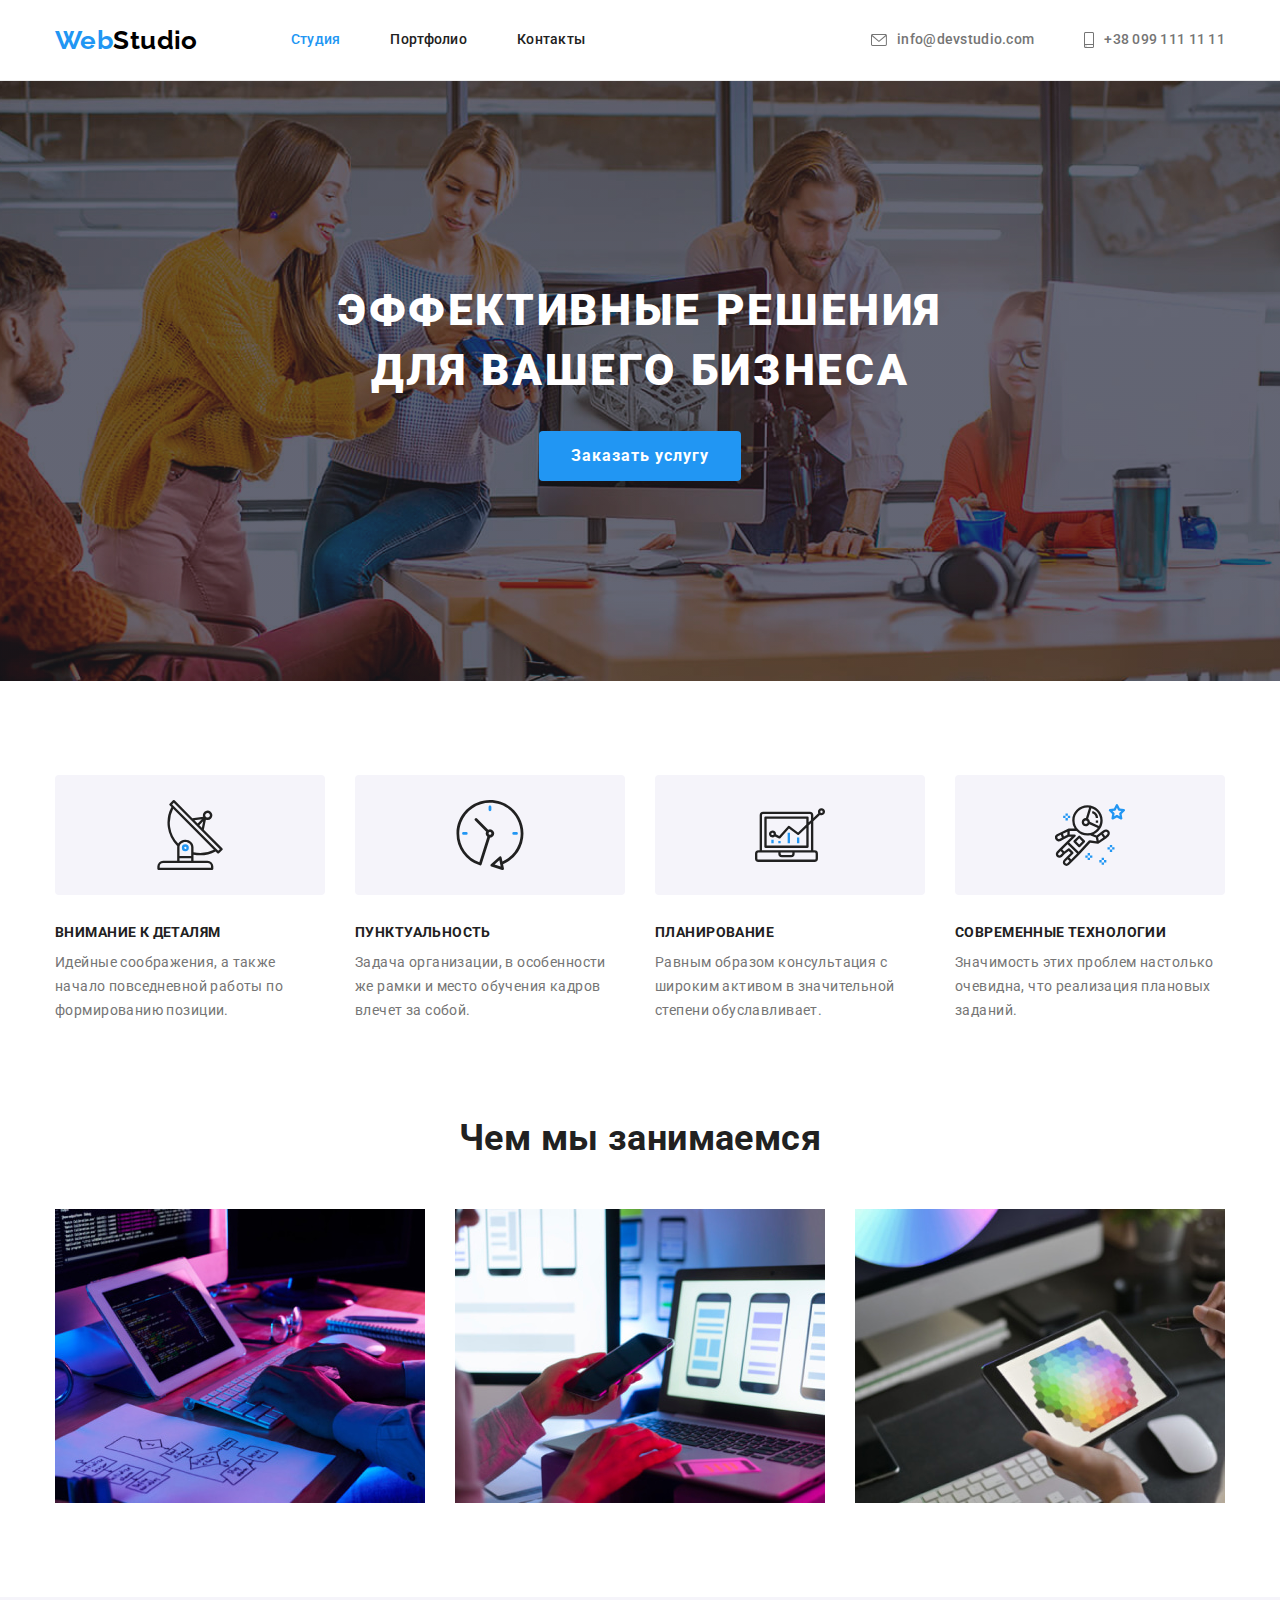
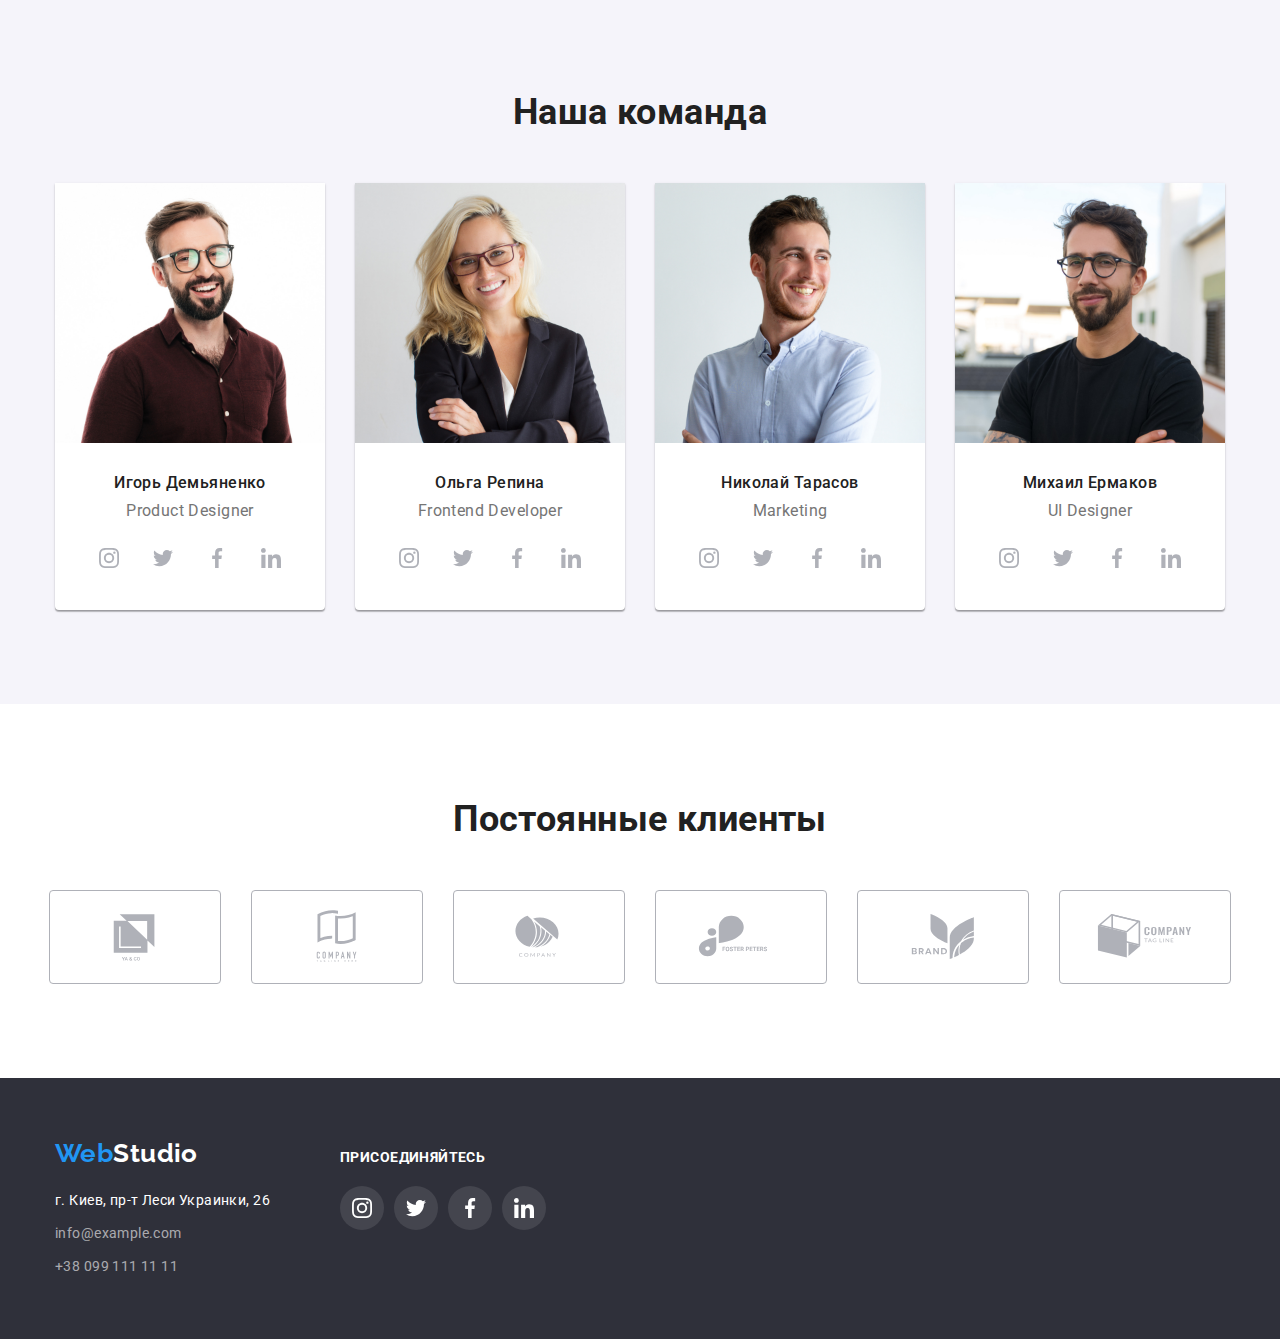
==== commit 14c0be12: "Вирівняв соцмережі в footer" ====
--- a/index.html
+++ b/index.html
@@ -359,51 +359,57 @@
     <!--Footer-->
     <footer class="footer">
       <div class="container">
-        <div class="foot-adress">
-          <a href="./index.html" class="logo"
-            >Web<span class="logo-studio">Studio</span></a
-          >
-          <address class="footer-adress">
-            г. Киев, пр-т Леси Украинки, 26
-            <ul class="footer-info list">
-              <li class="footer-adress-item">
-                <a href="mailto:info@example.com" class="link"
-                  >info@example.com</a
-                >
+        <ul class="foot-adress list">
+          <li class="foot-list">
+            <a href="./index.html" class="logo"
+              >Web<span class="logo-studio">Studio</span></a
+            >
+            <address class="footer-adress">
+              г. Киев, пр-т Леси Украинки, 26
+              <ul class="footer-info list">
+                <li class="footer-adress-item">
+                  <a href="mailto:info@example.com" class="link"
+                    >info@example.com</a
+                  >
+                </li>
+                <li class="footer-adress-item">
+                  <a href="tel:+380991111111" class="link">+38 099 111 11 11</a>
+                </li>
+              </ul>
+            </address>
+          </li>
+          <li class="foot-list">
+            <ul class="foot-social list">
+              <li class="social-list">
+                <h3 class="footer-title">ПРИСОЕДИНЯЙТЕСЬ</h3>
               </li>
-              <li class="footer-adress-item">
-                <a href="tel:+380991111111" class="link">+38 099 111 11 11</a>
-              </li>
-            </ul>
-          </address>
-        </div>
-        <ul class="foot-social list">
-          <li><h3 class="footer-title">ПРИСОЕДИНЯЙТЕСЬ</h3></li>
-          <li>
-            <ul class="foot-icons list">
-              <li class="ftr-icon">
-                <a href="" class="footer-social"
-                  ><svg class="soc-icons" width="20" height="20">
-                    <use href="./images/icons.svg#instagram"></use></svg
-                ></a>
-              </li>
-              <li class="ftr-icon">
-                <a href="" class="footer-social"
-                  ><svg class="soc-icons" width="20" height="20">
-                    <use href="./images/icons.svg#twitter"></use></svg
-                ></a>
-              </li>
-              <li class="ftr-icon">
-                <a href="" class="footer-social"
-                  ><svg class="soc-icons" width="20" height="20">
-                    <use href="./images/icons.svg#facebook"></use></svg
-                ></a>
-              </li>
-              <li class="ftr-icon">
-                <a href="" class="footer-social"
-                  ><svg class="soc-icons" width="20" height="20">
-                    <use href="./images/icons.svg#linkedin"></use></svg
-                ></a>
+              <li class="social-list">
+                <ul class="foot-icons list">
+                  <li class="ftr-icon">
+                    <a href="" class="footer-social"
+                      ><svg class="soc-icons" width="20" height="20">
+                        <use href="./images/icons.svg#instagram"></use></svg
+                    ></a>
+                  </li>
+                  <li class="ftr-icon">
+                    <a href="" class="footer-social"
+                      ><svg class="soc-icons" width="20" height="20">
+                        <use href="./images/icons.svg#twitter"></use></svg
+                    ></a>
+                  </li>
+                  <li class="ftr-icon">
+                    <a href="" class="footer-social"
+                      ><svg class="soc-icons" width="20" height="20">
+                        <use href="./images/icons.svg#facebook"></use></svg
+                    ></a>
+                  </li>
+                  <li class="ftr-icon">
+                    <a href="" class="footer-social"
+                      ><svg class="soc-icons" width="20" height="20">
+                        <use href="./images/icons.svg#linkedin"></use></svg
+                    ></a>
+                  </li>
+                </ul>
               </li>
             </ul>
           </li>
--- a/css/styles.css
+++ b/css/styles.css
@@ -493,8 +493,17 @@
   line-height: 1.14;
 
   text-transform: uppercase;
+  padding-top: 12px;
 }
 .foot-adress {
+  display: flex;
+}
+
+.foot-list:last-child {
+  margin-left: 70px;
+}
+
+.social-list {
 }
 .foot-social {
 }
@@ -502,7 +511,7 @@
 .foot-icons {
   display: flex;
   list-style: none;
-  padding: 0 32px;
+  margin-top: 20px;
   justify-content: center;
   align-items: center;
   cursor: pointer;
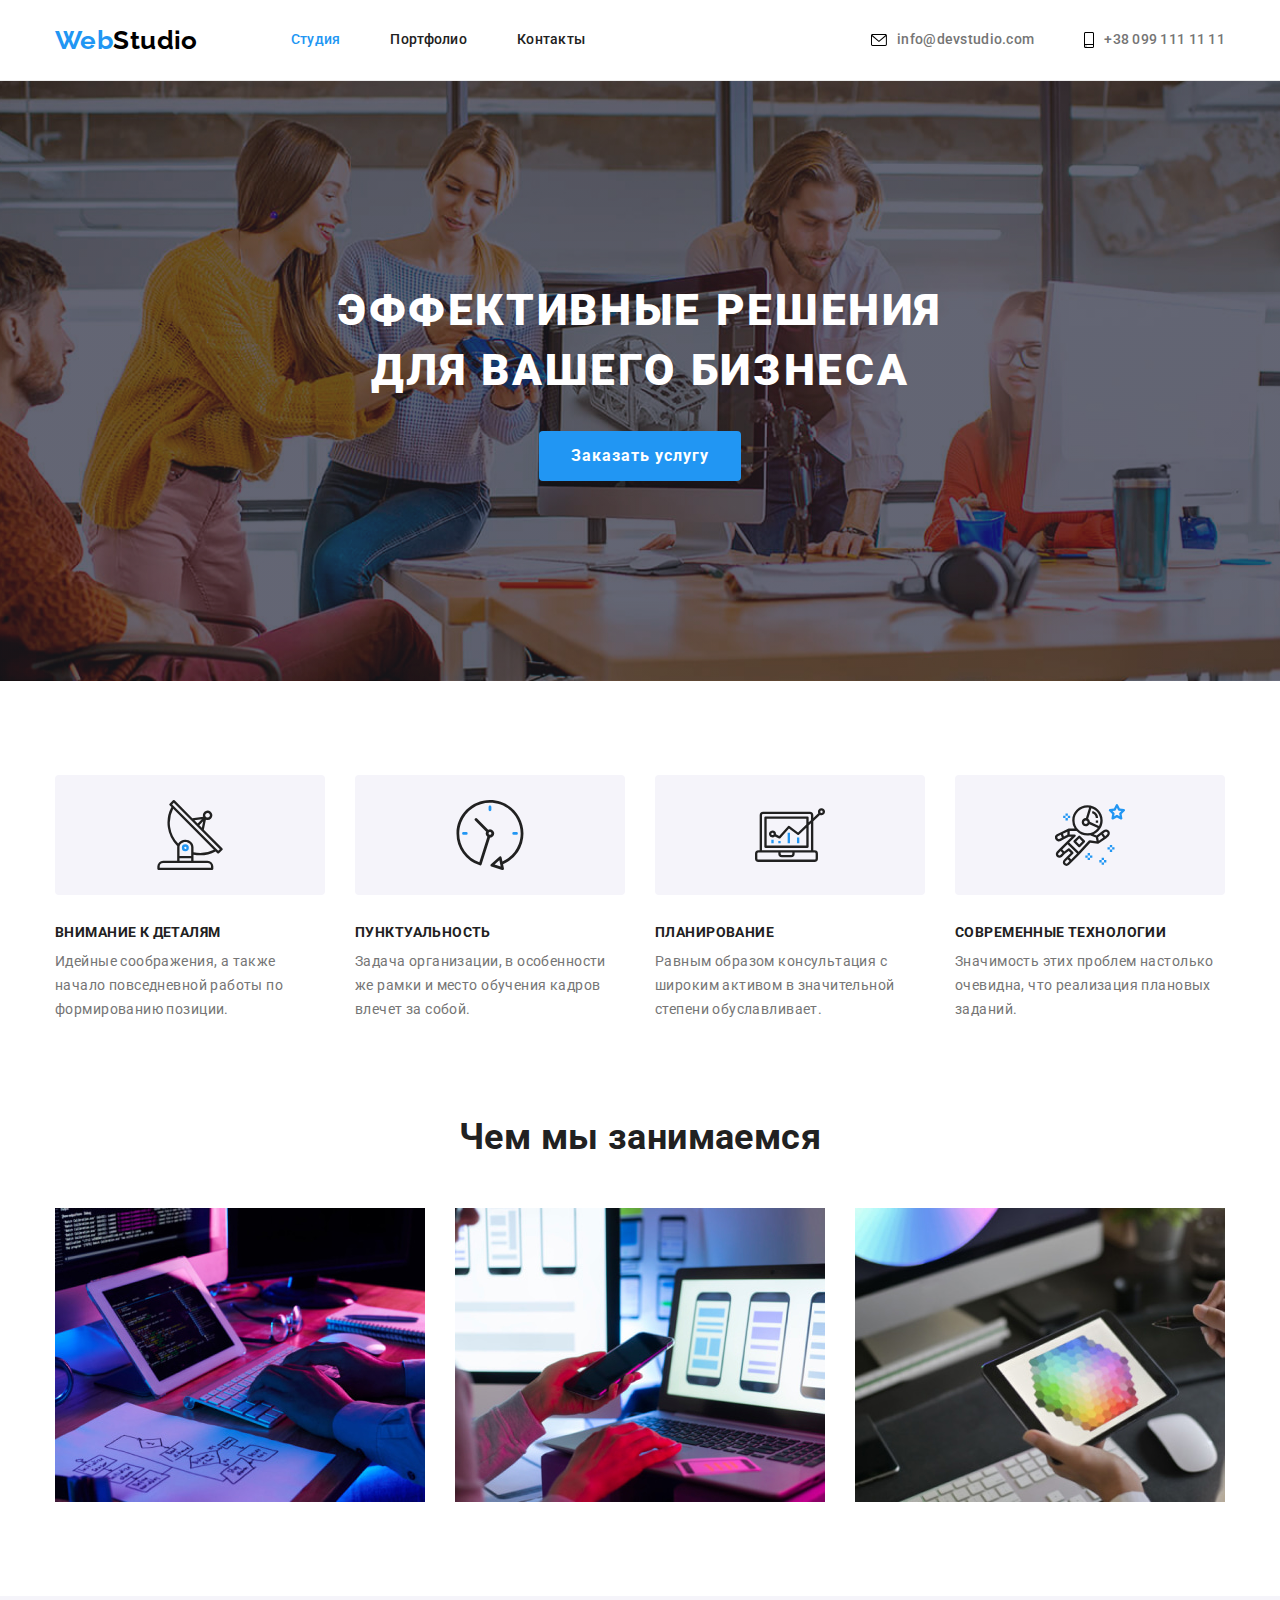
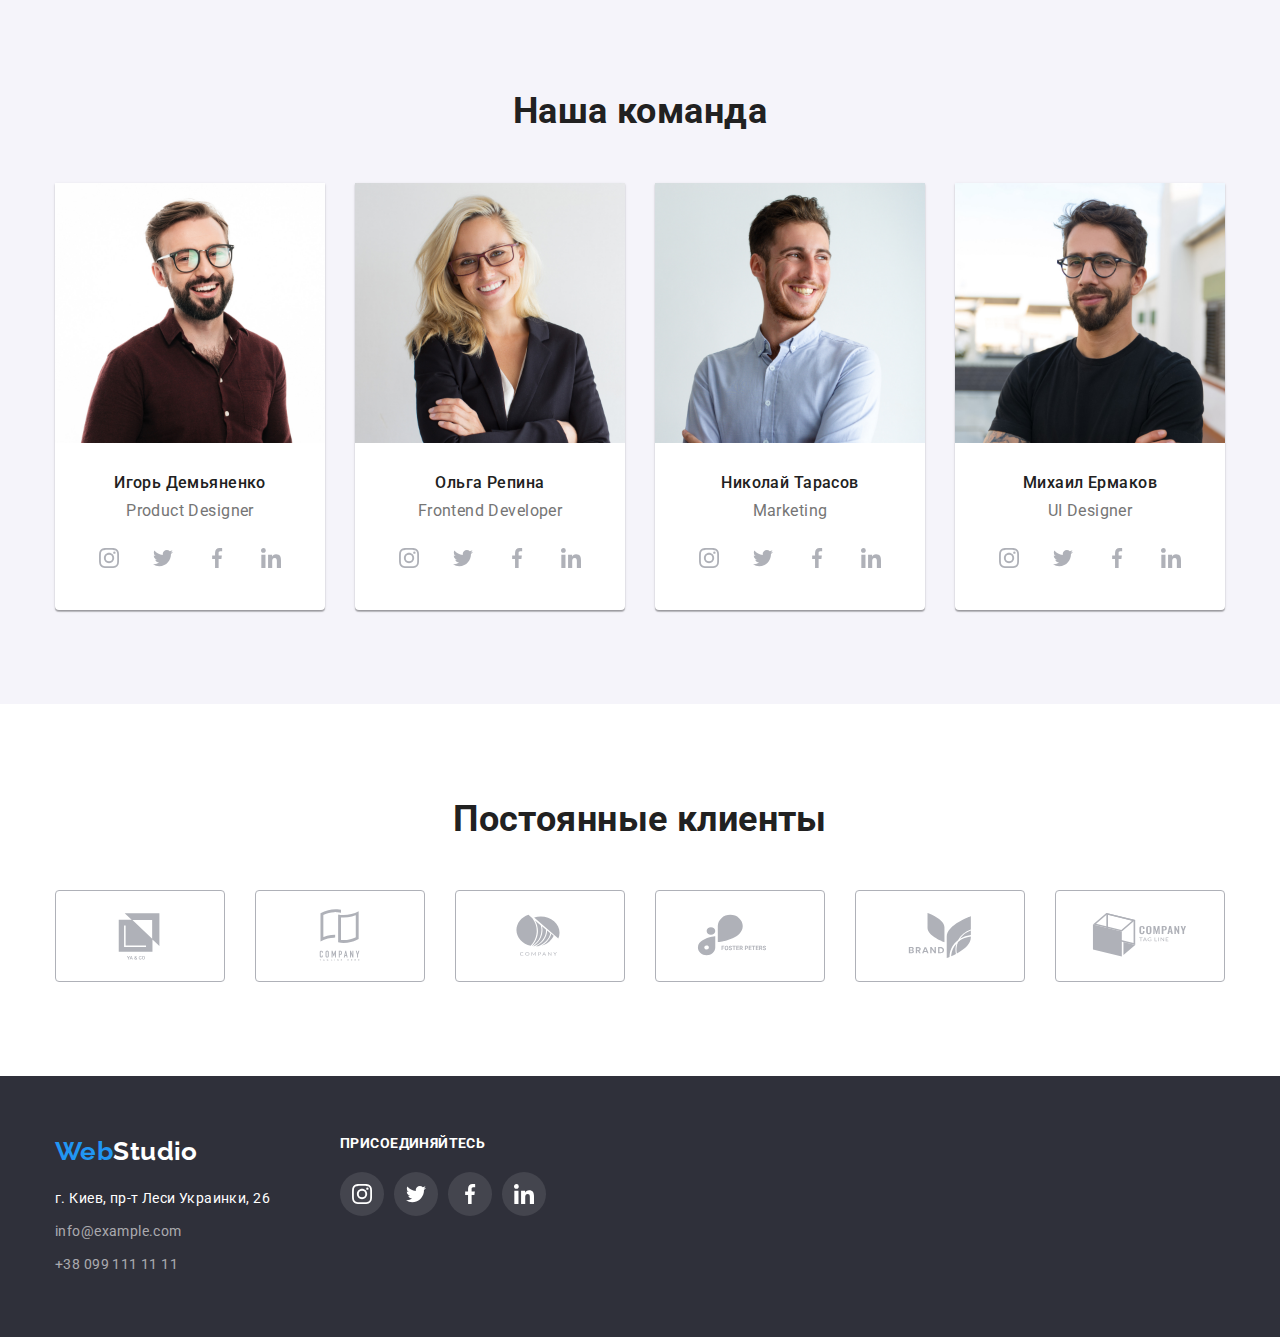
==== commit 28e5fec4: "Оновив футер і хедер" ====
--- a/index.html
+++ b/index.html
@@ -23,7 +23,7 @@
           <a href="./index.html" class="logo"
             >Web<span class="logo-studio">Studio</span></a
           >
-          <ul class="site-nav list">
+          <ul class="site-nav">
             <li class="nav-item">
               <a href="./index.html" class="link current">Студия</a>
             </li>
@@ -33,20 +33,20 @@
             <li class="nav-item"><a href="" class="link">Контакты</a></li>
           </ul>
         </nav>
-        <ul class="adress-nav list">
+        <ul class="adress-nav">
           <li class="adress-nav-list">
-            <svg class="soc-icons nav" width="16" height="12">
-              <use href="./images/icons.svg#envelope"></use>
-            </svg>
             <a href="mailto:info@devstudio.com" class="link"
+              ><svg class="nav-icons" width="16" height="12">
+                <use href="./images/icons.svg#envelope"></use></svg
               >info@devstudio.com</a
             >
           </li>
           <li class="adress-nav-list">
-            <svg class="soc-icons nav" width="10" height="16">
-              <use href="./images/icons.svg#smartphone"></use>
-            </svg>
-            <a href="tel:+380991111111" class="link">+38 099 111 11 11</a>
+            <a href="tel:+380991111111" class="link"
+              ><svg class="nav-icons" width="10" height="16">
+                <use href="./images/icons.svg#smartphone"></use></svg
+              >+38 099 111 11 11</a
+            >
           </li>
         </ul>
       </div>
@@ -54,21 +54,19 @@
     <!--Hero-->
     <main class="main">
       <section class="hero">
-        <div class="overlay">
-          <div class="container">
-            <h1 class="hero-title">
-              ЭФФЕКТИВНЫЕ РЕШЕНИЯ <br />
-              ДЛЯ ВАШЕГО БИЗНЕСА
-            </h1>
-            <button class="hero-button" type="button">Заказать услугу</button>
-          </div>
+        <div class="container">
+          <h1 class="hero-title">
+            ЭФФЕКТИВНЫЕ РЕШЕНИЯ <br />
+            ДЛЯ ВАШЕГО БИЗНЕСА
+          </h1>
+          <button class="hero-button" type="button">Заказать услугу</button>
         </div>
       </section>
       <!--Особенности-->
       <section class="section">
         <div class="container">
           <h2 class="visually-hidden">Особенности</h2>
-          <ul class="futuries list">
+          <ul class="futuries">
             <li class="item">
               <div class="futuries-icon">
                 <svg class="fut-icon" width="70" height="70">
@@ -124,7 +122,7 @@
       <section class="section study">
         <div class="container">
           <h2 class="section-title">Чем мы занимаемся</h2>
-          <ul class="study list">
+          <ul class="study">
             <li class="study-item">
               <img
                 src="./images/box1.jpg"
@@ -156,7 +154,7 @@
       <section class="section team">
         <div class="container">
           <h2 class="section-title">Наша команда</h2>
-          <ul class="team list">
+          <ul class="team">
             <li class="team-list">
               <img
                 src="./images/teamcard1.jpg"
@@ -312,10 +310,10 @@
           </ul>
         </div>
       </section>
-      <section class="section clients">
+      <section class="section">
         <div class="container">
           <h2 class="section-title">Постоянные клиенты</h2>
-          <ul class="clients list">
+          <ul class="clients">
             <li class="clients-list">
               <a href="" class="clients-item"
                 ><svg class="soc-icons" width="106" height="60">
@@ -359,14 +357,14 @@
     <!--Footer-->
     <footer class="footer">
       <div class="container">
-        <ul class="foot-adress list">
+        <ul class="foot-adress">
           <li class="foot-list">
             <a href="./index.html" class="logo"
               >Web<span class="logo-studio">Studio</span></a
             >
             <address class="footer-adress">
               г. Киев, пр-т Леси Украинки, 26
-              <ul class="footer-info list">
+              <ul class="footer-info">
                 <li class="footer-adress-item">
                   <a href="mailto:info@example.com" class="link"
                     >info@example.com</a
@@ -379,12 +377,12 @@
             </address>
           </li>
           <li class="foot-list">
-            <ul class="foot-social list">
+            <ul class="foot-social">
               <li class="social-list">
                 <h3 class="footer-title">ПРИСОЕДИНЯЙТЕСЬ</h3>
               </li>
               <li class="social-list">
-                <ul class="foot-icons list">
+                <ul class="foot-icons">
                   <li class="ftr-icon">
                     <a href="" class="footer-social"
                       ><svg class="soc-icons" width="20" height="20">
--- a/css/styles.css
+++ b/css/styles.css
@@ -38,9 +38,9 @@
 h2,
 h3,
 h4,
-p,
-ul {
+p {
   margin: 0;
+  padding: 0;
 }
 
 img {
@@ -48,7 +48,7 @@
   max-width: 100%;
 }
 
-.list {
+ul {
   list-style: none;
   padding: 0;
   margin: 0;
@@ -81,10 +81,12 @@
 .header {
   border-bottom: 1px solid #ececec;
 }
+
 .header .container {
   display: flex;
   align-items: center;
 }
+
 .nav {
   display: flex;
   flex-wrap: wrap;
@@ -136,57 +138,37 @@
   margin-left: auto;
   display: flex;
 }
+
 .adress-nav-list {
-  display: flex;
-  align-items: center;
-  justify-content: center;
   margin-left: 50px;
-}
-.adress-nav-list:hover,
-.adress-nav-list:focus {
-  color: var(--button-color);
 }
 
 .adress-nav-list:first-child {
   margin-left: 0;
 }
-
 .adress-nav .link {
+  display: flex;
+  align-items: center;
   color: var(--acent-color);
 }
 
-.link:hover,
-.link:focus {
+.adress-nav .link:hover,
+.adress-nav .link:focus {
   color: var(--button-color);
 }
 
-.adress-nav .link.current {
-  color: var(--button-color);
-}
-
-.soc-icons.nav {
+.nav-icons {
   margin-right: 10px;
-  color: var(--acent-color);
-}
-
-/* .nav-envelope,
-.nav-tel {
-  display: inline-flex;
-  margin-right: 10px;
-  color: var(--acent-color);
-  cursor: pointer;
-} */
-
-.soc-icons.nav:hover,
-.soc-icons.nav:focus {
-  color: var(--button-color);
 }
 
 /* Hero */
 
-.overlay {
+.hero {
+  background-color: var(--background-color);
+}
+
+.hero {
   max-width: 1600px;
-  height: 600px;
   margin-left: auto;
   margin-right: auto;
   background-image: linear-gradient(
@@ -202,10 +184,6 @@
   padding-bottom: 200px;
 }
 
-.hero {
-  background-color: var(--background-color);
-}
-
 .hero-title {
   font-weight: 900;
   font-size: 44px;
@@ -378,8 +356,8 @@
 
 .team-icons {
   display: flex;
+  justify-content: center;
   list-style: none;
-  padding: 0 32px;
   cursor: pointer;
   margin-top: 16px;
 }
@@ -413,40 +391,39 @@
 
 .clients {
   display: flex;
-  justify-content: center;
-  align-items: center;
 }
 
 .clients-list {
-  box-sizing: content-box;
+  width: 170px;
+  height: 92px;
+}
+
+.clients-list:not(:last-child) {
+  margin-right: 30px;
+}
+
+.clients-item {
+  display: flex;
+  justify-content: center;
+  align-items: center;
+  width: 100%;
+  height: 100%;
   border: 1px solid var(--icons-color);
   border-radius: 4px;
-  padding: 16px 32px;
-}
-
-.clients-list:not(:last-child) {
-  margin-right: 30px;
-}
-
-.clients-item {
-  display: flex;
   color: var(--icons-color);
 }
 
 .clients-item:hover,
 .clients-item:focus {
   color: var(--button-color);
+  border: 1px solid var(--button-color);
 }
 
 /* Footer */
 
 .footer {
-  color: var(--primary-white-color);
   background-color: var(--background-color);
-  margin-left: auto;
-  margin-right: auto;
   padding: 60px 0;
-  display: flex;
 }
 
 .footer-adress {
@@ -455,6 +432,7 @@
   color: var(--primary-white-color);
   background-color: var(--background-color);
   margin-top: 20px;
+  align-items: baseline;
 }
 
 .footer-info {
@@ -491,21 +469,16 @@
   font-weight: 700;
   font-size: 14px;
   line-height: 1.14;
-
   text-transform: uppercase;
-  padding-top: 12px;
-}
+  color: var(--primary-white-color);
+}
+
 .foot-adress {
   display: flex;
 }
 
 .foot-list:last-child {
   margin-left: 70px;
-}
-
-.social-list {
-}
-.foot-social {
 }
 
 .foot-icons {
@@ -532,6 +505,7 @@
   color: var(--primary-white-color);
   background-color: var(--icons-foot);
 }
+
 .footer-social:hover,
 .footer-social:focus {
   color: var(--primary-white-color);
@@ -551,12 +525,9 @@
   justify-content: center;
   margin-bottom: 50px;
 }
-.btn {
+
+.btn:not(:last-child) {
   margin-right: 8px;
-}
-
-.btn:last-child {
-  margin-right: 0;
 }
 
 .button {
@@ -571,9 +542,7 @@
   border-radius: 4px;
   border: var(--background-button);
   padding: 6px 22px;
-}
-
-.button:last-child {
+  cursor: pointer;
 }
 
 .project .button:active {
@@ -585,12 +554,21 @@
 .project .button:focus {
   color: var(--primary-white-color);
   background-color: var(--button-color);
-}
-
-.section-project .link {
+  box-shadow: 0px 3px 1px rgba(0, 0, 0, 0.1), 0px 1px 2px rgba(0, 0, 0, 0.08),
+    0px 2px 2px rgba(0, 0, 0, 0.12);
+}
+
+.project-link {
+  display: block;
   color: var(--main-text-color);
-}
-
+  text-decoration: none;
+}
+
+.project-link:hover,
+.project-link:focus {
+  box-shadow: 0px 1px 1px rgba(0, 0, 0, 0.12), 0px 4px 4px rgba(0, 0, 0, 0.06),
+    1px 4px 6px rgba(0, 0, 0, 0.16);
+}
 .section-project {
   display: flex;
   flex-wrap: wrap;
@@ -619,15 +597,7 @@
   color: var(--acent-color);
 }
 
-.project-tehno,
-.project-poster,
-.project-seafood,
-.project-prime,
-.project-boxes,
-.project-borders,
-.project-limit,
-.project-lab,
-.project-business {
+.project-item {
   flex-basis: calc(100% / 3 - var(--basic-margin));
   margin-left: var(--basic-margin);
   margin-top: var(--basic-margin);
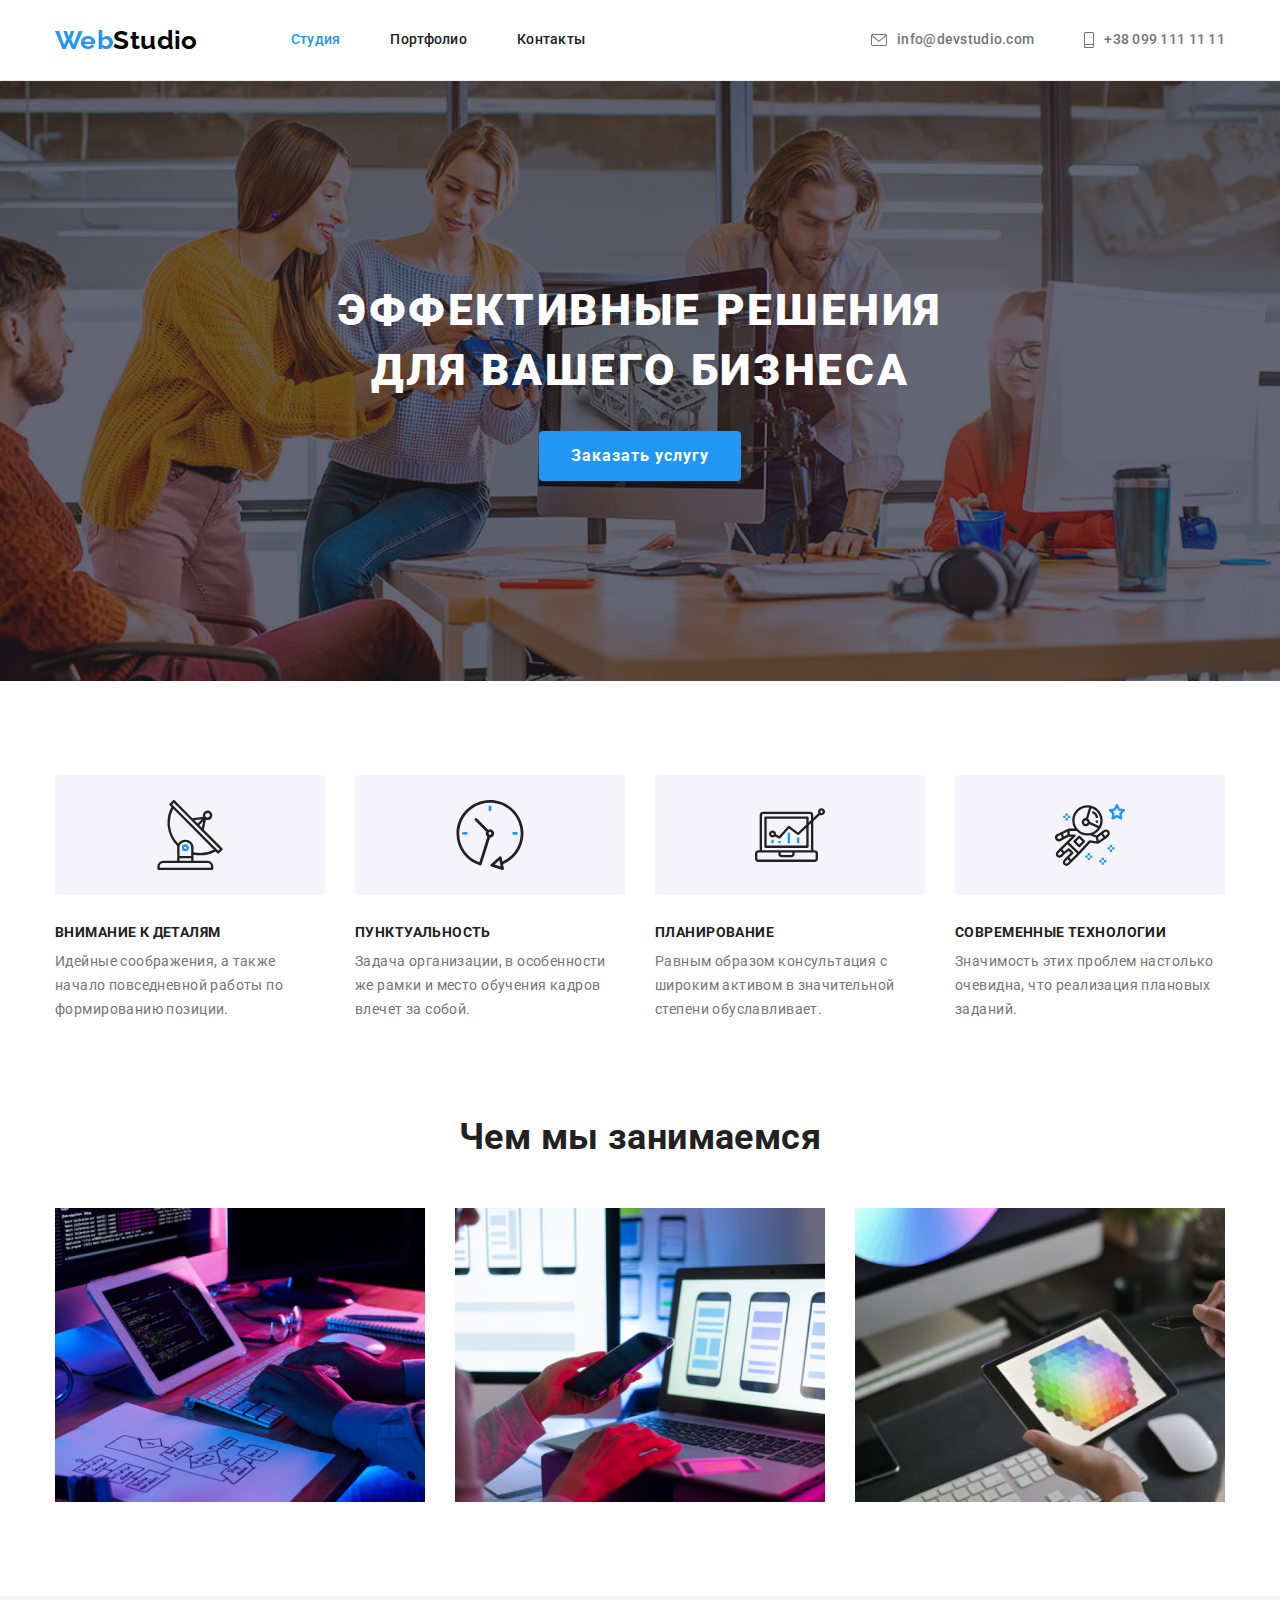
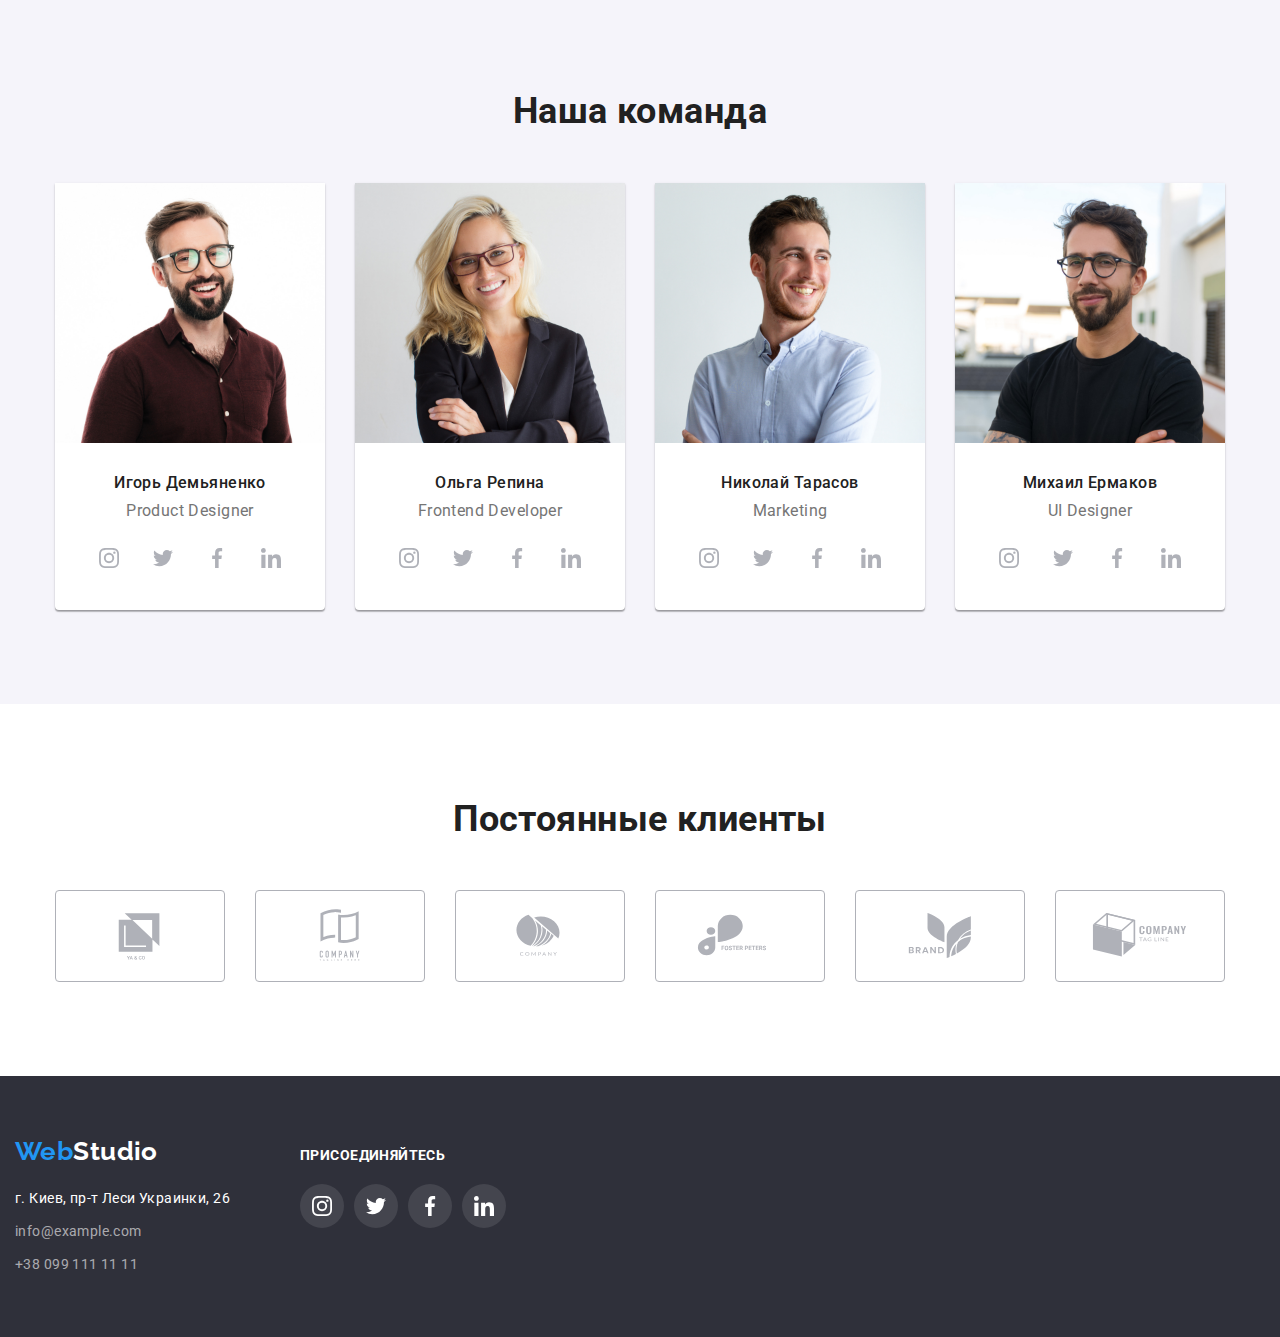
==== commit 33858163: "Оновив футер" ====
--- a/index.html
+++ b/index.html
@@ -357,61 +357,59 @@
     <!--Footer-->
     <footer class="footer">
       <div class="container">
-        <ul class="foot-adress">
-          <li class="foot-list">
-            <a href="./index.html" class="logo"
-              >Web<span class="logo-studio">Studio</span></a
-            >
-            <address class="footer-adress">
-              г. Киев, пр-т Леси Украинки, 26
-              <ul class="footer-info">
-                <li class="footer-adress-item">
-                  <a href="mailto:info@example.com" class="link"
-                    >info@example.com</a
-                  >
+        <div class="foot-adress">
+          <a href="./index.html" class="logo"
+            >Web<span class="logo-studio">Studio</span></a
+          >
+          <address class="footer-adress">
+            г. Киев, пр-т Леси Украинки, 26
+            <ul class="footer-info">
+              <li class="footer-adress-item">
+                <a href="mailto:info@example.com" class="link"
+                  >info@example.com</a
+                >
+              </li>
+              <li class="footer-adress-item">
+                <a href="tel:+380991111111" class="link">+38 099 111 11 11</a>
+              </li>
+            </ul>
+          </address>
+        </div>
+        <div class="foot-list">
+          <ul class="foot-social">
+            <li class="social-list">
+              <h3 class="footer-title">ПРИСОЕДИНЯЙТЕСЬ</h3>
+            </li>
+            <li class="social-list">
+              <ul class="foot-icons">
+                <li class="ftr-icon">
+                  <a href="" class="footer-social"
+                    ><svg class="soc-icons" width="20" height="20">
+                      <use href="./images/icons.svg#instagram"></use></svg
+                  ></a>
                 </li>
-                <li class="footer-adress-item">
-                  <a href="tel:+380991111111" class="link">+38 099 111 11 11</a>
+                <li class="ftr-icon">
+                  <a href="" class="footer-social"
+                    ><svg class="soc-icons" width="20" height="20">
+                      <use href="./images/icons.svg#twitter"></use></svg
+                  ></a>
+                </li>
+                <li class="ftr-icon">
+                  <a href="" class="footer-social"
+                    ><svg class="soc-icons" width="20" height="20">
+                      <use href="./images/icons.svg#facebook"></use></svg
+                  ></a>
+                </li>
+                <li class="ftr-icon">
+                  <a href="" class="footer-social"
+                    ><svg class="soc-icons" width="20" height="20">
+                      <use href="./images/icons.svg#linkedin"></use></svg
+                  ></a>
                 </li>
               </ul>
-            </address>
-          </li>
-          <li class="foot-list">
-            <ul class="foot-social">
-              <li class="social-list">
-                <h3 class="footer-title">ПРИСОЕДИНЯЙТЕСЬ</h3>
-              </li>
-              <li class="social-list">
-                <ul class="foot-icons">
-                  <li class="ftr-icon">
-                    <a href="" class="footer-social"
-                      ><svg class="soc-icons" width="20" height="20">
-                        <use href="./images/icons.svg#instagram"></use></svg
-                    ></a>
-                  </li>
-                  <li class="ftr-icon">
-                    <a href="" class="footer-social"
-                      ><svg class="soc-icons" width="20" height="20">
-                        <use href="./images/icons.svg#twitter"></use></svg
-                    ></a>
-                  </li>
-                  <li class="ftr-icon">
-                    <a href="" class="footer-social"
-                      ><svg class="soc-icons" width="20" height="20">
-                        <use href="./images/icons.svg#facebook"></use></svg
-                    ></a>
-                  </li>
-                  <li class="ftr-icon">
-                    <a href="" class="footer-social"
-                      ><svg class="soc-icons" width="20" height="20">
-                        <use href="./images/icons.svg#linkedin"></use></svg
-                    ></a>
-                  </li>
-                </ul>
-              </li>
-            </ul>
-          </li>
-        </ul>
+            </li>
+          </ul>
+        </div>
       </div>
     </footer>
   </body>
--- a/css/styles.css
+++ b/css/styles.css
@@ -159,6 +159,7 @@
 
 .nav-icons {
   margin-right: 10px;
+  fill: currentColor;
 }
 
 /* Hero */
@@ -446,20 +447,13 @@
 .footer-adress .link {
   color: rgba(255, 255, 255, 0.6);
 }
+
 .footer .logo-studio {
   color: var(--primary-white-color);
-}
-
-.adress-nav .link {
-  color: var(--acent-color);
 }
 
 .link:hover,
 .link:focus {
-  color: var(--button-color);
-}
-
-.adress-nav .link.current {
   color: var(--button-color);
 }
 
@@ -473,8 +467,9 @@
   color: var(--primary-white-color);
 }
 
-.foot-adress {
-  display: flex;
+.footer .container {
+  display: inline-flex;
+  align-items: baseline;
 }
 
 .foot-list:last-child {
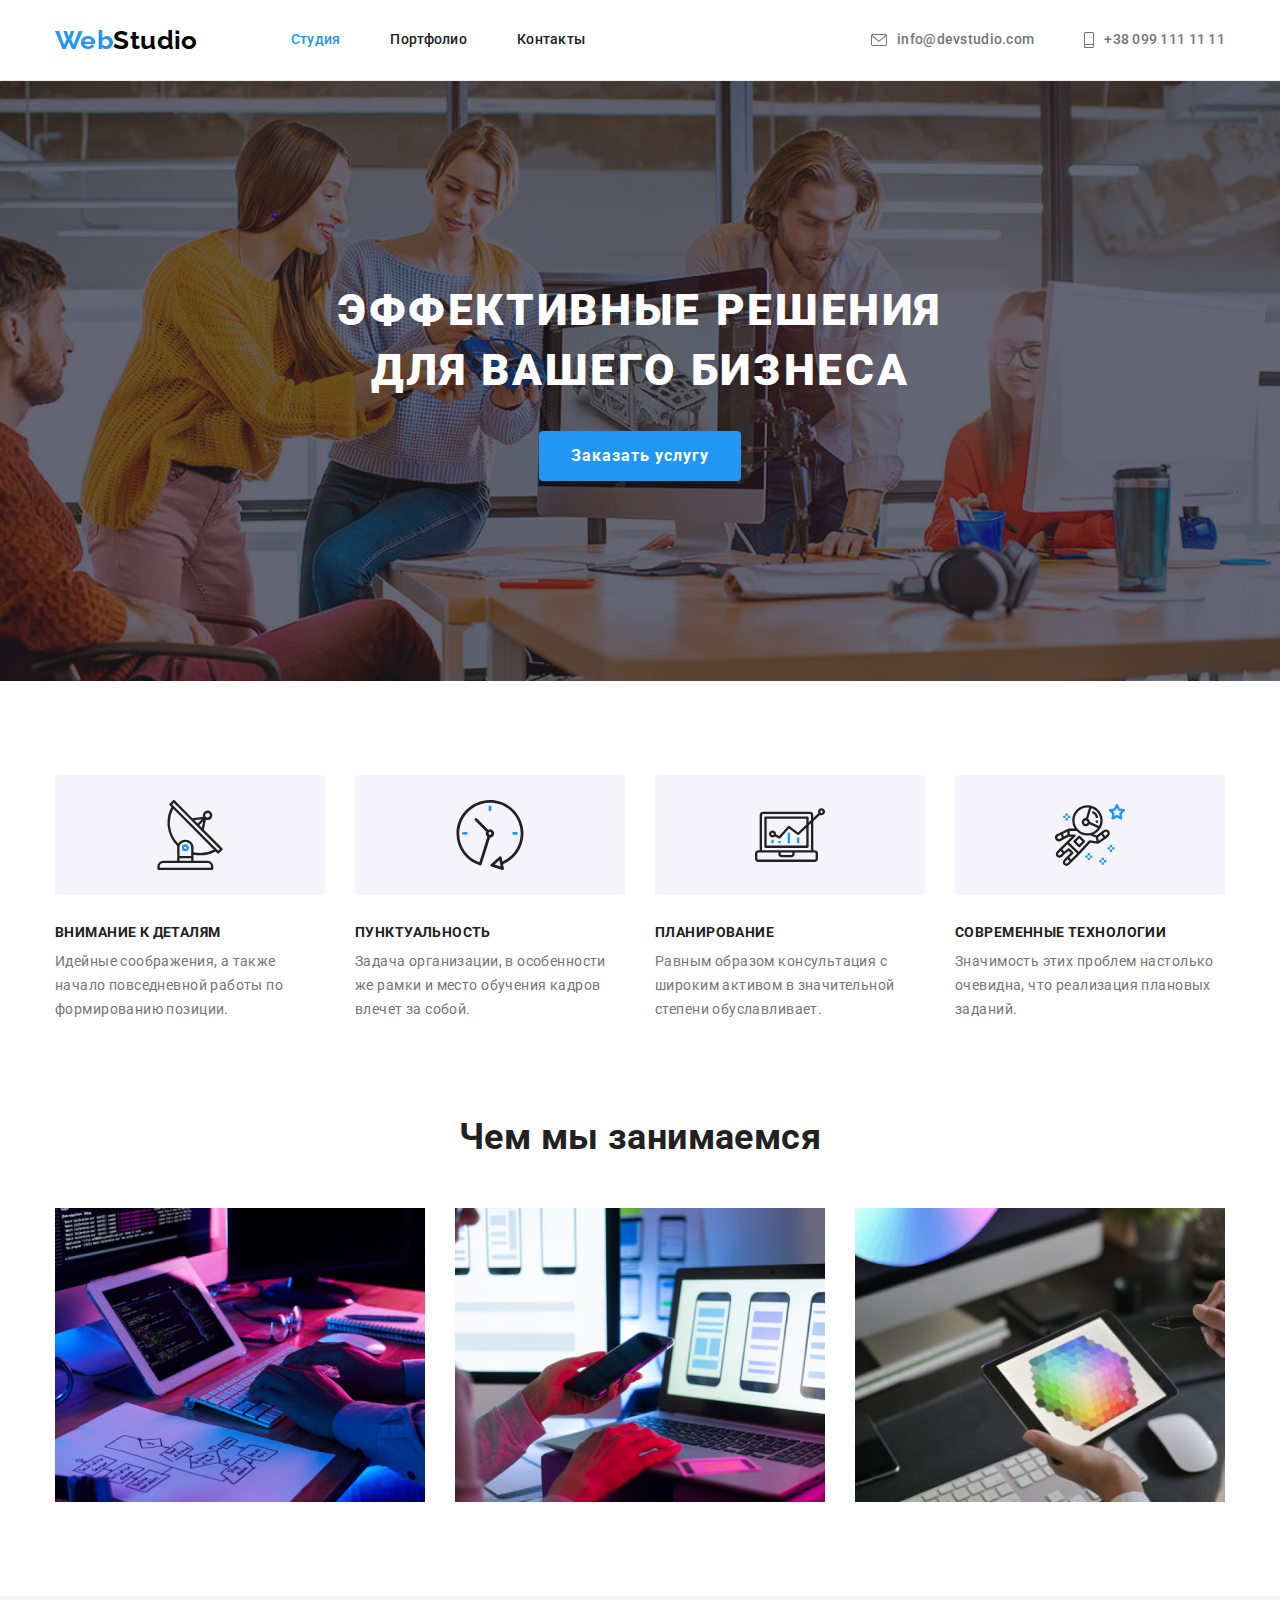
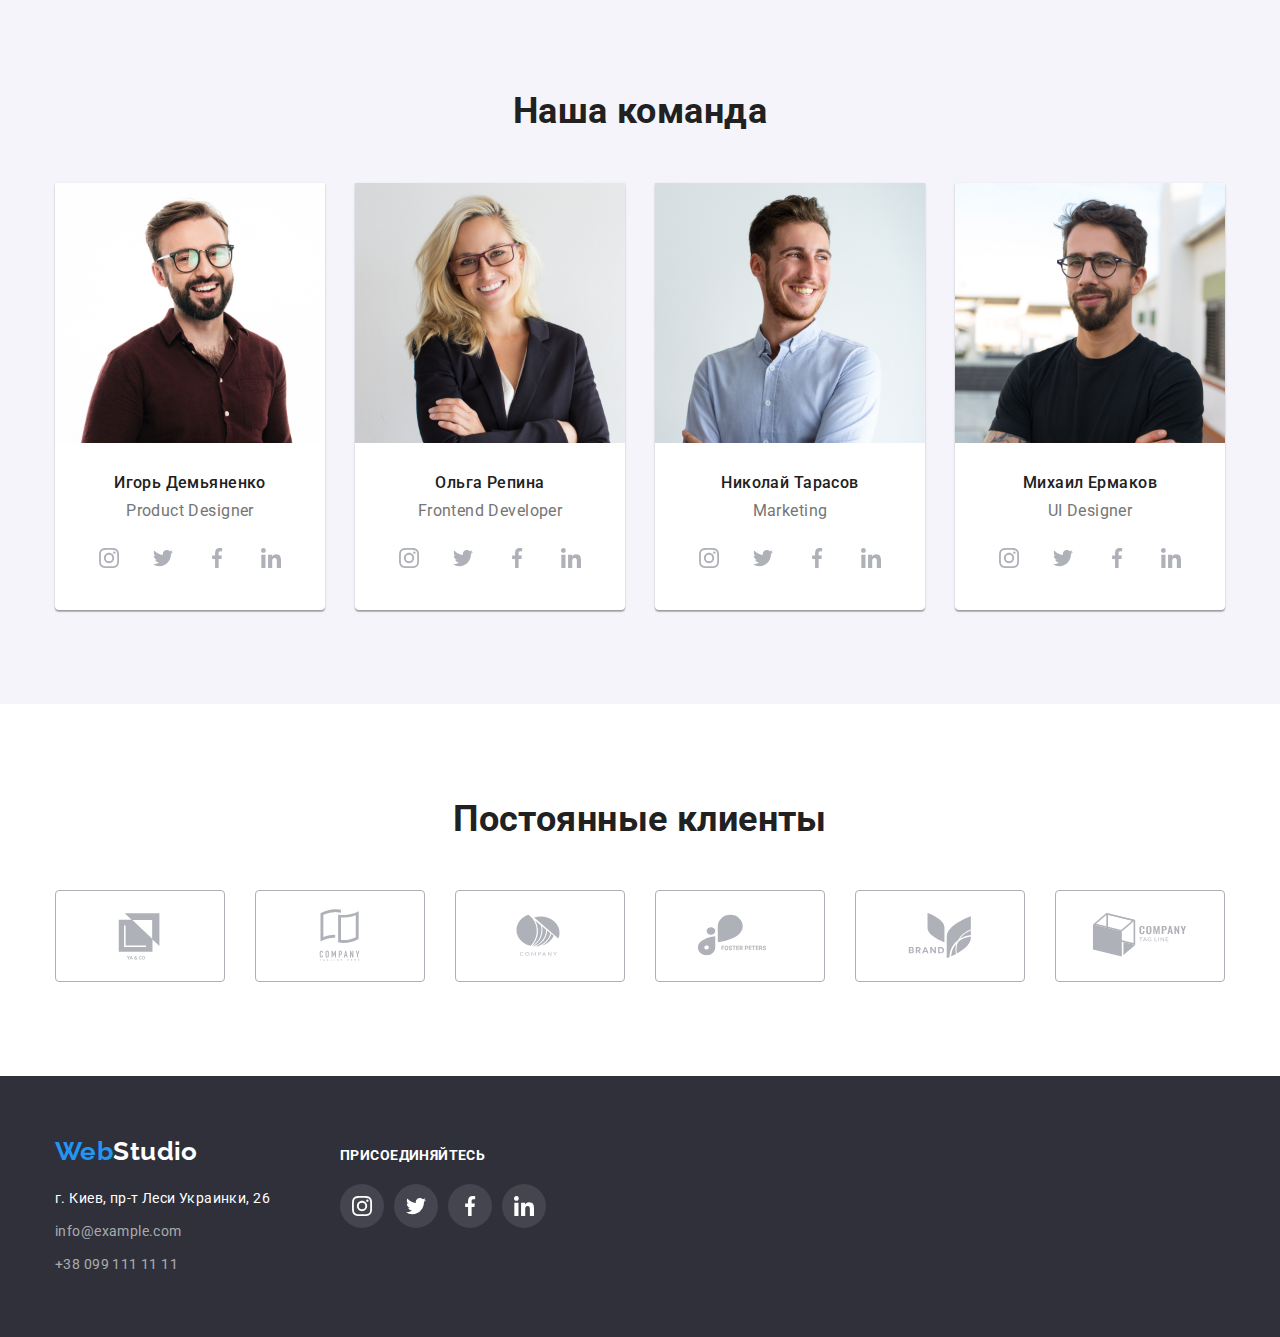
==== commit 4aaedce2: "final version m.4" ====
--- a/index.html
+++ b/index.html
@@ -376,37 +376,31 @@
           </address>
         </div>
         <div class="foot-list">
-          <ul class="foot-social">
-            <li class="social-list">
-              <h3 class="footer-title">ПРИСОЕДИНЯЙТЕСЬ</h3>
-            </li>
-            <li class="social-list">
-              <ul class="foot-icons">
-                <li class="ftr-icon">
-                  <a href="" class="footer-social"
-                    ><svg class="soc-icons" width="20" height="20">
-                      <use href="./images/icons.svg#instagram"></use></svg
-                  ></a>
-                </li>
-                <li class="ftr-icon">
-                  <a href="" class="footer-social"
-                    ><svg class="soc-icons" width="20" height="20">
-                      <use href="./images/icons.svg#twitter"></use></svg
-                  ></a>
-                </li>
-                <li class="ftr-icon">
-                  <a href="" class="footer-social"
-                    ><svg class="soc-icons" width="20" height="20">
-                      <use href="./images/icons.svg#facebook"></use></svg
-                  ></a>
-                </li>
-                <li class="ftr-icon">
-                  <a href="" class="footer-social"
-                    ><svg class="soc-icons" width="20" height="20">
-                      <use href="./images/icons.svg#linkedin"></use></svg
-                  ></a>
-                </li>
-              </ul>
+          <h3 class="footer-title">ПРИСОЕДИНЯЙТЕСЬ</h3>
+          <ul class="foot-icons">
+            <li class="ftr-icon">
+              <a href="" class="footer-social"
+                ><svg class="soc-icons" width="20" height="20">
+                  <use href="./images/icons.svg#instagram"></use></svg
+              ></a>
+            </li>
+            <li class="ftr-icon">
+              <a href="" class="footer-social"
+                ><svg class="soc-icons" width="20" height="20">
+                  <use href="./images/icons.svg#twitter"></use></svg
+              ></a>
+            </li>
+            <li class="ftr-icon">
+              <a href="" class="footer-social"
+                ><svg class="soc-icons" width="20" height="20">
+                  <use href="./images/icons.svg#facebook"></use></svg
+              ></a>
+            </li>
+            <li class="ftr-icon">
+              <a href="" class="footer-social"
+                ><svg class="soc-icons" width="20" height="20">
+                  <use href="./images/icons.svg#linkedin"></use></svg
+              ></a>
             </li>
           </ul>
         </div>
--- a/css/styles.css
+++ b/css/styles.css
@@ -468,7 +468,7 @@
 }
 
 .footer .container {
-  display: inline-flex;
+  display: flex;
   align-items: baseline;
 }
 
